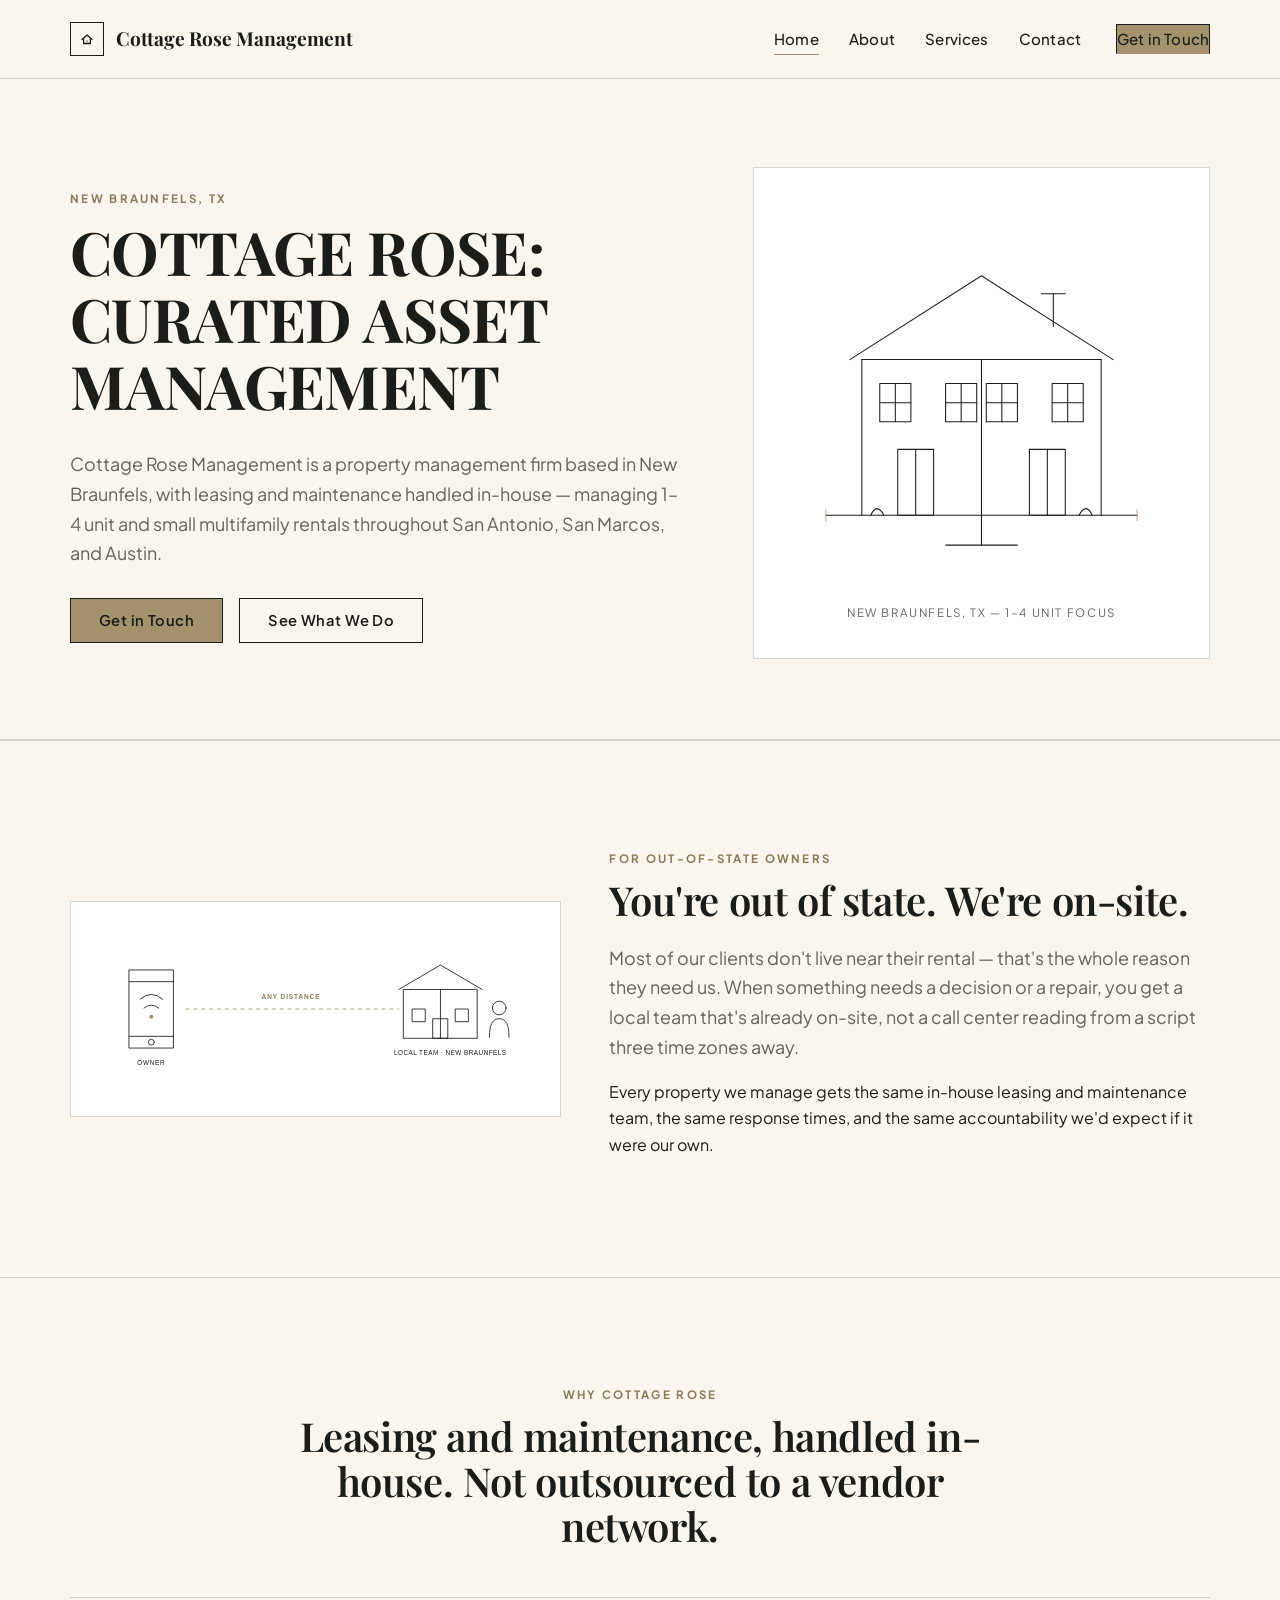
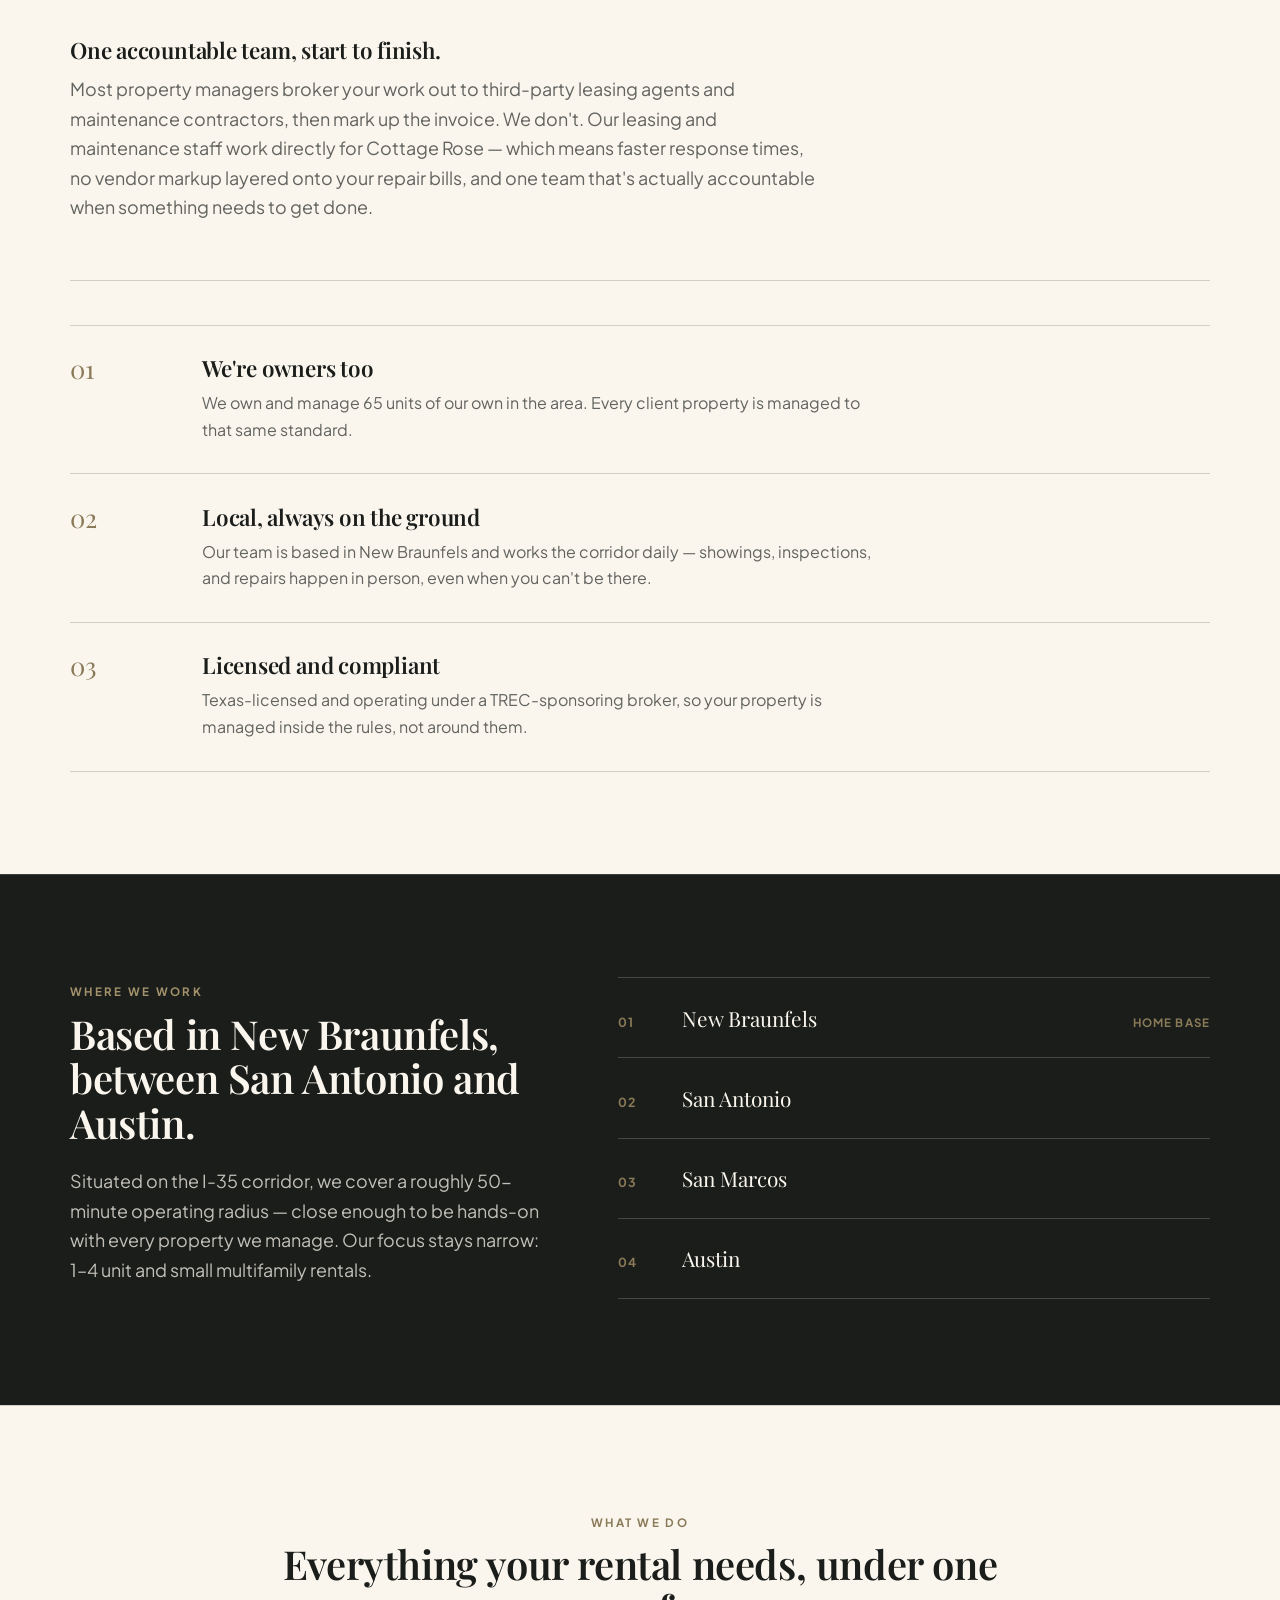
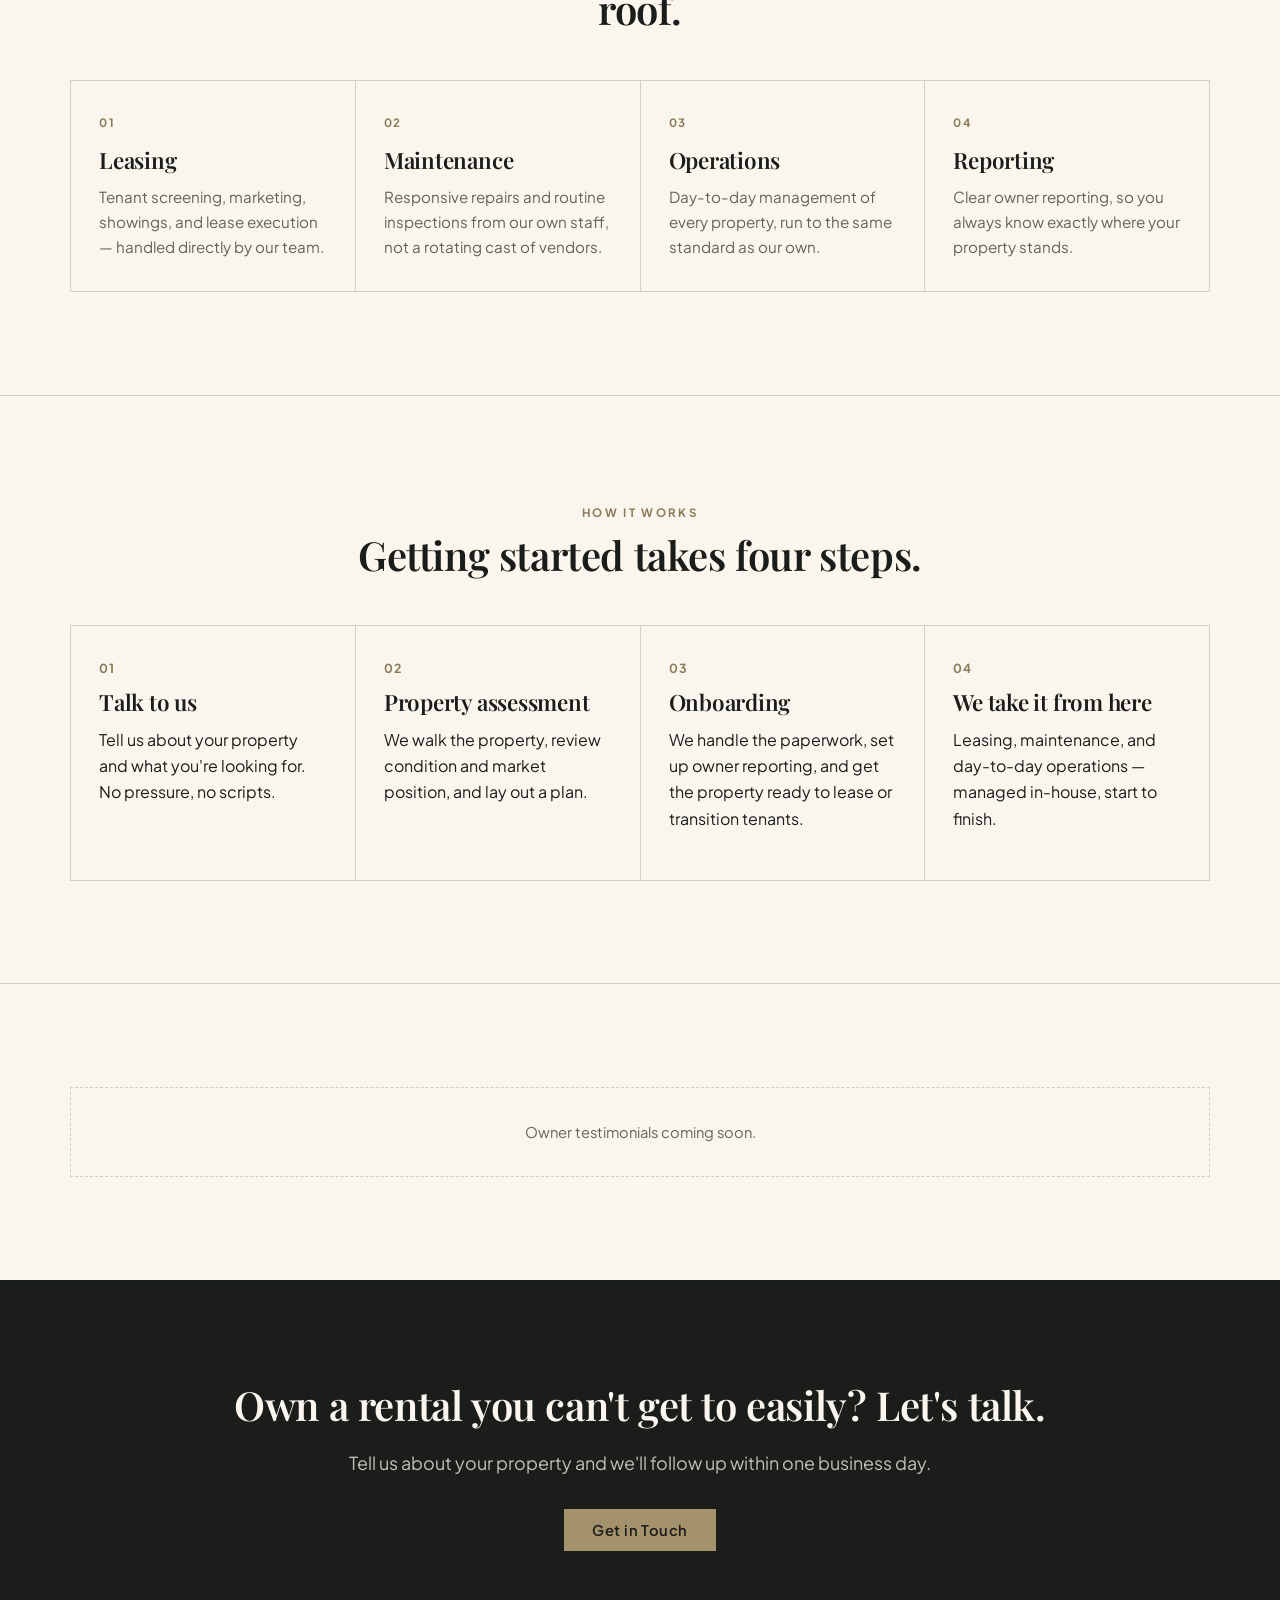
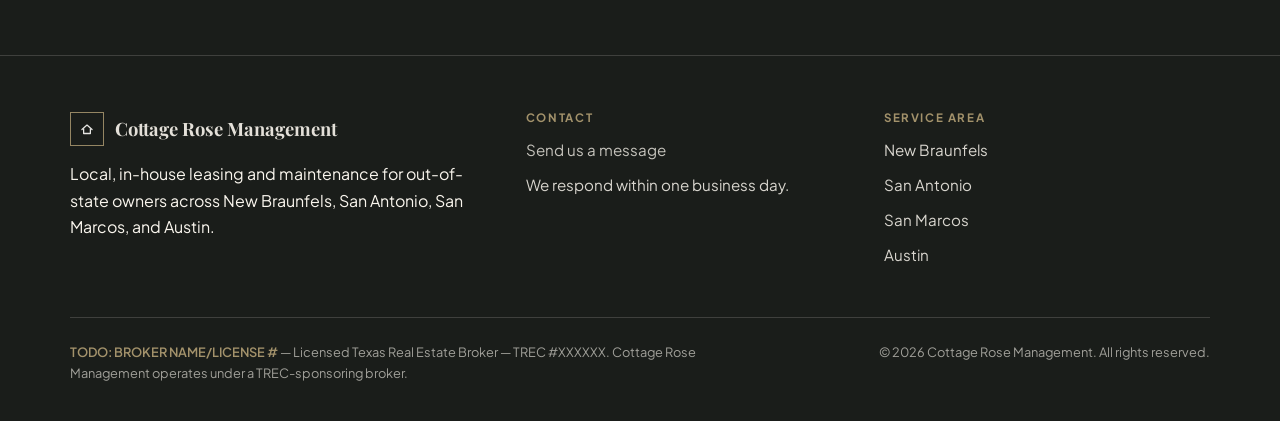
==== index.html @ a1d0a157 "Initial Cottage Rose site design" ====
<!doctype html>
<html lang="en">
<head>
  <meta charset="UTF-8">
  <meta name="viewport" content="width=device-width, initial-scale=1.0">
  <title>Cottage Rose Management | Local Property Management for Out-of-State Owners in New Braunfels, TX</title>
  <meta name="description" content="Cottage Rose Management is a New Braunfels, TX property manager for owners who live out of state. In-house leasing and maintenance for 1-4 unit rentals and small multifamily properties throughout San Antonio, San Marcos, and Austin.">
  <link rel="canonical" href="https://www.cottagerosemanagement.com/"> <!-- TODO: confirm final domain -->

  <meta property="og:title" content="Cottage Rose Management | Local Property Management for Out-of-State Owners">
  <meta property="og:description" content="In-house leasing and maintenance based in New Braunfels, TX, serving out-of-state owners throughout San Antonio, San Marcos, and Austin.">
  <meta property="og:type" content="website">
  <meta property="og:url" content="https://www.cottagerosemanagement.com/">

  <link rel="icon" href="favicon.svg" type="image/svg+xml">

  <link rel="preconnect" href="https://fonts.googleapis.com">
  <link rel="preconnect" href="https://fonts.gstatic.com" crossorigin>
  <link href="https://fonts.googleapis.com/css2?family=Playfair+Display:wght@500;600;700;800&family=Plus+Jakarta+Sans:wght@400;500;600;700&display=swap" rel="stylesheet">

  <link rel="stylesheet" href="styles.css">
</head>
<body>
  <a class="skip-link" href="#main">Skip to content</a>

  <header class="site-header">
    <div class="container">
      <a href="index.html" class="brand">
        <span class="brand-mark" aria-hidden="true">
          <svg viewBox="0 0 64 64" fill="none" xmlns="http://www.w3.org/2000/svg">
            <path d="M14 34 L32 18 L50 34" stroke="#1A1D1A" stroke-width="4.5" stroke-linecap="round" stroke-linejoin="round"/>
            <path d="M20 30 V48 H44 V30" stroke="#1A1D1A" stroke-width="4.5" stroke-linejoin="round"/>
            <circle cx="32" cy="40" r="3.5" fill="#A3926B"/>
          </svg>
        </span>
        <span class="brand-name-full">Cottage Rose Management</span>
        <span class="brand-name-short">Cottage Rose</span>
      </a>

      <nav class="main-nav" id="main-nav" aria-label="Primary">
        <ul>
          <li><a href="index.html" aria-current="page">Home</a></li>
          <li><a href="about.html">About</a></li>
          <li><a href="services.html">Services</a></li>
          <li><a href="contact.html">Contact</a></li>
        </ul>
        <a href="contact.html" class="btn btn-primary">Get in Touch</a>
      </nav>

      <button class="nav-toggle" id="nav-toggle" aria-label="Toggle menu" aria-expanded="false" aria-controls="main-nav">
        <svg viewBox="0 0 24 24" fill="none" stroke="currentColor" stroke-width="2" stroke-linecap="round"><line x1="3" y1="6" x2="21" y2="6"/><line x1="3" y1="12" x2="21" y2="12"/><line x1="3" y1="18" x2="21" y2="18"/></svg>
      </button>
    </div>
  </header>

  <main id="main">

    <!-- ================= HERO ================= -->
    <section class="hero">
      <div class="container">
        <div class="hero-copy">
          <span class="eyebrow">New Braunfels, TX</span>
          <h1 class="hero-headline">Cottage Rose: Curated Asset Management</h1>
          <p class="lede">Cottage Rose Management is a property management firm based in New Braunfels, with leasing and maintenance handled in-house &mdash; managing 1&ndash;4 unit and small multifamily rentals throughout San Antonio, San Marcos, and Austin.</p>
          <div class="hero-actions">
            <a href="contact.html" class="btn btn-primary">Get in Touch</a>
            <a href="services.html" class="btn btn-ghost">See What We Do</a>
          </div>
        </div>
        <div class="hero-visual reveal">
          <div class="sketch-frame">
            <img src="assets/hero-sketch.svg" alt="Line-art architectural elevation sketch of a small duplex-style residential property.">
            <span class="sketch-caption">New Braunfels, TX &mdash; 1&ndash;4 Unit Focus</span>
          </div>
        </div>
      </div>
    </section>

    <!-- ================= FOR OUT-OF-STATE OWNERS ================= -->
    <section class="audience-section section-white">
      <div class="container">
        <div class="audience-visual reveal">
          <img src="assets/trust-distance.svg" alt="Illustration of an owner's phone connecting across distance to a local Cottage Rose team member standing beside a duplex property in New Braunfels.">
        </div>
        <div class="reveal">
          <span class="eyebrow">For Out-of-State Owners</span>
          <h2>You're out of state. We're on-site.</h2>
          <p class="lede">Most of our clients don't live near their rental &mdash; that's the whole reason they need us. When something needs a decision or a repair, you get a local team that's already on-site, not a call center reading from a script three time zones away.</p>
          <p>Every property we manage gets the same in-house leasing and maintenance team, the same response times, and the same accountability we'd expect if it were our own.</p>
        </div>
      </div>
    </section>

    <!-- ================= WHY COTTAGE ROSE ================= -->
    <section class="why-section">
      <div class="container">
        <div class="section-head reveal">
          <span class="eyebrow">Why Cottage Rose</span>
          <h2>Leasing and maintenance, handled in-house. Not outsourced to a vendor network.</h2>
        </div>

        <div class="differentiator reveal">
          <h3>One accountable team, start to finish.</h3>
          <p class="lede">Most property managers broker your work out to third-party leasing agents and maintenance contractors, then mark up the invoice. We don't. Our leasing and maintenance staff work directly for Cottage Rose &mdash; which means faster response times, no vendor markup layered onto your repair bills, and one team that's actually accountable when something needs to get done.</p>
        </div>

        <div class="reason-list reveal">
          <div class="reason-row">
            <span class="reason-number">01</span>
            <div>
              <h3>We're owners too</h3>
              <p>We own and manage 65 units of our own in the area. Every client property is managed to that same standard.</p>
            </div>
          </div>
          <div class="reason-row">
            <span class="reason-number">02</span>
            <div>
              <h3>Local, always on the ground</h3>
              <p>Our team is based in New Braunfels and works the corridor daily &mdash; showings, inspections, and repairs happen in person, even when you can't be there.</p>
            </div>
          </div>
          <div class="reason-row">
            <span class="reason-number">03</span>
            <div>
              <h3>Licensed and compliant</h3>
              <p>Texas-licensed and operating under a TREC-sponsoring broker, so your property is managed inside the rules, not around them.</p>
            </div>
          </div>
        </div>
      </div>
    </section>

    <!-- ================= WHERE WE WORK ================= -->
    <section class="section-dark">
      <div class="container">
        <div class="corridor-grid">
          <div class="reveal">
            <span class="eyebrow">Where We Work</span>
            <h2>Based in New Braunfels, between San Antonio and Austin.</h2>
            <p class="lede">Situated on the I-35 corridor, we cover a roughly 50-minute operating radius &mdash; close enough to be hands-on with every property we manage. Our focus stays narrow: 1&ndash;4 unit and small multifamily rentals.</p>
          </div>
          <div class="corridor-cities reveal">
            <div class="corridor-city">
              <span class="city-index">01</span>
              <span class="city-name">New Braunfels</span>
              <span class="city-tag">Home Base</span>
            </div>
            <div class="corridor-city">
              <span class="city-index">02</span>
              <span class="city-name">San Antonio</span>
              <span class="city-tag"></span>
            </div>
            <div class="corridor-city">
              <span class="city-index">03</span>
              <span class="city-name">San Marcos</span>
              <span class="city-tag"></span>
            </div>
            <div class="corridor-city">
              <span class="city-index">04</span>
              <span class="city-name">Austin</span>
              <span class="city-tag"></span>
            </div>
          </div>
        </div>
      </div>
    </section>

    <!-- ================= WHAT WE DO ================= -->
    <section class="section-white">
      <div class="container">
        <div class="section-head reveal">
          <span class="eyebrow">What We Do</span>
          <h2>Everything your rental needs, under one roof.</h2>
        </div>
        <div class="wwd-grid reveal">
          <div class="wwd-item">
            <span class="wwd-index">01</span>
            <h3>Leasing</h3>
            <p>Tenant screening, marketing, showings, and lease execution &mdash; handled directly by our team.</p>
          </div>
          <div class="wwd-item">
            <span class="wwd-index">02</span>
            <h3>Maintenance</h3>
            <p>Responsive repairs and routine inspections from our own staff, not a rotating cast of vendors.</p>
          </div>
          <div class="wwd-item">
            <span class="wwd-index">03</span>
            <h3>Operations</h3>
            <p>Day-to-day management of every property, run to the same standard as our own.</p>
          </div>
          <div class="wwd-item">
            <span class="wwd-index">04</span>
            <h3>Reporting</h3>
            <p>Clear owner reporting, so you always know exactly where your property stands.</p>
          </div>
        </div>
      </div>
    </section>

    <!-- ================= HOW IT WORKS ================= -->
    <section>
      <div class="container">
        <div class="section-head reveal">
          <span class="eyebrow">How It Works</span>
          <h2>Getting started takes four steps.</h2>
        </div>
        <div class="steps">
          <div class="step reveal">
            <span class="step-index">01</span>
            <h3>Talk to us</h3>
            <p>Tell us about your property and what you're looking for. No pressure, no scripts.</p>
          </div>
          <div class="step reveal">
            <span class="step-index">02</span>
            <h3>Property assessment</h3>
            <p>We walk the property, review condition and market position, and lay out a plan.</p>
          </div>
          <div class="step reveal">
            <span class="step-index">03</span>
            <h3>Onboarding</h3>
            <p>We handle the paperwork, set up owner reporting, and get the property ready to lease or transition tenants.</p>
          </div>
          <div class="step reveal">
            <span class="step-index">04</span>
            <h3>We take it from here</h3>
            <p>Leasing, maintenance, and day-to-day operations &mdash; managed in-house, start to finish.</p>
          </div>
        </div>
      </div>
    </section>

    <!-- TODO: add owner testimonials once available. Uncomment and populate when cleared for public use. -->
    <!--
    <section class="section-white">
      <div class="container">
        <div class="section-head reveal">
          <span class="eyebrow">What Owners Say</span>
          <h2>Hear from owners we work with</h2>
        </div>
        <div class="grid grid-3">
          <div class="card reveal">
            <p>"Quote goes here."</p>
            <p class="hint">&mdash; Owner name, City</p>
          </div>
        </div>
      </div>
    </section>
    -->
    <section class="section-white">
      <div class="container">
        <div class="testimonials-placeholder reveal">
          Owner testimonials coming soon.
        </div>
      </div>
    </section>

    <!-- ================= CLOSING CTA ================= -->
    <section class="cta-band">
      <div class="container">
        <div class="reveal">
          <h2>Own a rental you can't get to easily? Let's talk.</h2>
          <p class="lede">Tell us about your property and we'll follow up within one business day.</p>
          <div class="hero-actions">
            <a href="contact.html" class="btn btn-primary">Get in Touch</a>
          </div>
        </div>
      </div>
    </section>

  </main>

  <footer class="site-footer">
    <div class="container">
      <div class="footer-grid">
        <div>
          <a href="index.html" class="footer-brand">
            <span class="brand-mark" aria-hidden="true">
              <svg viewBox="0 0 64 64" fill="none" xmlns="http://www.w3.org/2000/svg">
                <path d="M14 34 L32 18 L50 34" stroke="#FDFCF9" stroke-width="4.5" stroke-linecap="round" stroke-linejoin="round"/>
                <path d="M20 30 V48 H44 V30" stroke="#FDFCF9" stroke-width="4.5" stroke-linejoin="round"/>
              </svg>
            </span>
            Cottage Rose Management
          </a>
          <p>Local, in-house leasing and maintenance for out-of-state owners across New Braunfels, San Antonio, San Marcos, and Austin.</p>
        </div>
        <div>
          <h4>Contact</h4>
          <ul>
            <li><a href="contact.html">Send us a message</a></li>
            <li>We respond within one business day.</li>
          </ul>
        </div>
        <div>
          <h4>Service Area</h4>
          <ul>
            <li>New Braunfels</li>
            <li>San Antonio</li>
            <li>San Marcos</li>
            <li>Austin</li>
          </ul>
        </div>
      </div>
      <div class="footer-bottom">
        <p class="trec-note"><span class="todo">TODO: BROKER NAME/LICENSE #</span> &mdash; Licensed Texas Real Estate Broker &mdash; TREC #XXXXXX. Cottage Rose Management operates under a TREC-sponsoring broker.</p>
        <p>&copy; 2026 Cottage Rose Management. All rights reserved.</p>
      </div>
    </div>
  </footer>

  <script src="main.js"></script>
</body>
</html>
---- styles.css ----
/* ==========================================================================
   Cottage Rose Management — shared stylesheet
   Design system: Boutique Architectural (editorial, hairline, sharp-cornered)
   ========================================================================== */

:root {
  --cream: #FAF6EE;
  --cream-line: rgba(26, 29, 26, 0.16);
  --charcoal: #1A1D1A;
  --charcoal-soft: rgba(26, 29, 26, 0.68);
  --charcoal-line: rgba(26, 29, 26, 0.18);
  --olive: #A3926B;
  --olive-dark: #8A7A58;
  --white: #FFFFFF;

  /* legacy aliases kept so any un-migrated reference still resolves sanely */
  --ink: var(--charcoal);
  --limestone: var(--cream);
  --cedar: var(--olive);
  --juniper: var(--olive-dark);

  --font-serif: "Playfair Display", Georgia, serif;
  --font-sans: "Plus Jakarta Sans", -apple-system, BlinkMacSystemFont, "Segoe UI", sans-serif;

  --container: 1180px;
  --radius: 0;
}

/* ---------- reset ---------- */
*, *::before, *::after { box-sizing: border-box; }
html { scroll-behavior: smooth; }
@media (prefers-reduced-motion: reduce) {
  html { scroll-behavior: auto; }
  *, *::before, *::after {
    animation-duration: 0.01ms !important;
    animation-iteration-count: 1 !important;
    transition-duration: 0.01ms !important;
    scroll-behavior: auto !important;
  }
}

html, body {
  overflow-x: hidden;
}

body {
  margin: 0;
  background: var(--cream);
  color: var(--charcoal);
  font-family: var(--font-sans);
  font-size: 1rem;
  line-height: 1.65;
  -webkit-font-smoothing: antialiased;
}

img { max-width: 100%; display: block; }
a { color: inherit; }
h1, h2, h3, h4 {
  font-family: var(--font-serif);
  color: var(--charcoal);
  line-height: 1.12;
  letter-spacing: -0.01em;
  margin: 0 0 0.5em;
  font-weight: 600;
}
p { margin: 0 0 1em; }
ul { margin: 0; padding: 0; list-style: none; }

h1 { font-size: clamp(2.3rem, 5.2vw, 3.75rem); font-weight: 700; }
h2 { font-size: clamp(1.7rem, 3.4vw, 2.5rem); }
h3 { font-size: clamp(1.15rem, 2.1vw, 1.4rem); }

.eyebrow {
  font-family: var(--font-sans);
  font-size: 0.72rem;
  letter-spacing: 0.2em;
  text-transform: uppercase;
  color: var(--olive-dark);
  font-weight: 700;
  display: inline-block;
  margin-bottom: 0.9em;
}

.lede {
  font-size: 1.12rem;
  color: var(--charcoal-soft);
  max-width: 58ch;
}

/* focus states */
a:focus-visible,
button:focus-visible,
input:focus-visible,
textarea:focus-visible,
select:focus-visible {
  outline: 2px solid var(--olive-dark);
  outline-offset: 3px;
}

.skip-link {
  position: absolute;
  left: -9999px;
  top: 0;
  background: var(--charcoal);
  color: var(--cream);
  padding: 0.75em 1.25em;
  z-index: 1000;
}
.skip-link:focus {
  left: 0;
}

.container {
  max-width: var(--container);
  margin: 0 auto;
  padding: 0 1.25rem;
}

section { padding: clamp(3.5rem, 8vw, 6.5rem) 0; }
main > section {
  border-top: 1px solid var(--charcoal-line);
}
main > section.hero,
main > section.no-line {
  border-top: none;
}
main > section.section-dark {
  border-top-color: rgba(250, 246, 238, 0.16);
}

/* ---------- buttons ---------- */
.btn {
  display: inline-flex;
  align-items: center;
  justify-content: center;
  gap: 0.5em;
  font-family: var(--font-sans);
  font-weight: 600;
  font-size: 0.92rem;
  letter-spacing: 0.03em;
  padding: 0.9em 1.9em;
  border-radius: 0;
  border: 1.5px solid var(--charcoal);
  cursor: pointer;
  text-decoration: none;
  transition: background-color 0.18s ease, color 0.18s ease, border-color 0.18s ease;
  line-height: 1.1;
}
.btn-primary {
  background: var(--olive);
  color: var(--charcoal);
  border-color: var(--charcoal);
}
.btn-primary:hover { background: var(--charcoal); color: var(--cream); }
.btn-ghost {
  background: transparent;
  border-color: var(--charcoal);
  color: var(--charcoal);
}
.btn-ghost:hover { background: var(--charcoal); color: var(--cream); }
.btn-ghost-light {
  background: transparent;
  border-color: var(--cream);
  color: var(--cream);
}
.btn-ghost-light:hover { background: var(--cream); color: var(--charcoal); }
.btn-solid-dark {
  background: var(--charcoal);
  color: var(--cream);
  border-color: var(--charcoal);
}
.btn-solid-dark:hover { background: var(--olive); color: var(--charcoal); border-color: var(--charcoal); }

/* ---------- header ---------- */
.site-header {
  position: sticky;
  top: 0;
  z-index: 100;
  background: var(--cream);
  border-bottom: 1px solid var(--charcoal-line);
}
.site-header .container {
  display: flex;
  align-items: center;
  justify-content: space-between;
  height: 78px;
}
.brand {
  display: flex;
  align-items: center;
  gap: 0.65em;
  text-decoration: none;
  font-family: var(--font-serif);
  font-weight: 700;
  font-size: 1.2rem;
  color: var(--charcoal);
}
.brand-mark {
  width: 34px;
  height: 34px;
  display: inline-flex;
  align-items: center;
  justify-content: center;
  flex-shrink: 0;
  border: 1.5px solid var(--charcoal);
}
.brand-mark svg { width: 18px; height: 18px; }
.brand-name-full { display: none; }
.brand-name-short { display: inline; }
@media (min-width: 480px) {
  .brand-name-full { display: inline; }
  .brand-name-short { display: none; }
}

.main-nav {
  display: flex;
  align-items: center;
  gap: 2.2rem;
}
.main-nav ul {
  display: flex;
  gap: 1.9rem;
}
.main-nav a {
  text-decoration: none;
  font-weight: 500;
  font-size: 0.94rem;
  letter-spacing: 0.01em;
  color: var(--charcoal);
  padding: 0.4em 0;
  border-bottom: 1.5px solid transparent;
  transition: border-color 0.15s ease, color 0.15s ease;
}
.main-nav a:hover,
.main-nav a[aria-current="page"] {
  color: var(--charcoal);
  border-bottom-color: var(--olive);
}

.nav-toggle {
  display: none;
  background: none;
  border: none;
  cursor: pointer;
  padding: 0.5em;
  color: var(--charcoal);
}
.nav-toggle svg { width: 26px; height: 26px; }

@media (max-width: 860px) {
  .nav-toggle { display: inline-flex; }
  .main-nav {
    position: fixed;
    inset: 78px 0 0 0;
    background: var(--cream);
    flex-direction: column;
    align-items: flex-start;
    padding: 2rem 1.25rem;
    gap: 1.5rem;
    transform: translateX(100%);
    transition: transform 0.25s ease;
    overflow-y: auto;
    border-top: 1px solid var(--charcoal-line);
  }
  .main-nav.is-open { transform: translateX(0); }
  .main-nav ul {
    flex-direction: column;
    gap: 1.1rem;
    width: 100%;
  }
  .main-nav a { font-size: 1.15rem; display: block; }
  .main-nav .btn { width: 100%; }
}

/* ---------- hero ---------- */
.hero {
  padding: clamp(3rem, 8vw, 5.5rem) 0 clamp(3rem, 7vw, 5rem);
  border-bottom: 1px solid var(--charcoal-line);
}
.hero .container {
  display: grid;
  gap: 3rem;
  align-items: center;
}
@media (min-width: 900px) {
  .hero .container {
    grid-template-columns: 1.15fr 0.85fr;
    gap: 4rem;
  }
}
.hero-headline {
  text-transform: uppercase;
  margin-bottom: 0.5em;
}
.hero-copy .lede { margin-bottom: 0; }
.hero-actions {
  display: flex;
  flex-wrap: wrap;
  gap: 1rem;
  margin-top: 1.9rem;
}

.sketch-frame {
  border: 1px solid var(--charcoal-line);
  padding: clamp(1.25rem, 3vw, 2.25rem);
  background: var(--white);
}
.sketch-frame img { width: 100%; }
.sketch-caption {
  display: block;
  margin-top: 1rem;
  font-size: 0.72rem;
  letter-spacing: 0.14em;
  text-transform: uppercase;
  color: var(--charcoal-soft);
  text-align: center;
}

/* ---------- generic layout helpers ---------- */
.card {
  background: var(--white);
  border: 1px solid var(--charcoal-line);
  border-radius: 0;
  padding: 2rem;
}

.grid {
  display: grid;
  gap: 1.5rem;
}
@media (min-width: 700px) {
  .grid-3 { grid-template-columns: repeat(3, 1fr); }
  .grid-2 { grid-template-columns: repeat(2, 1fr); }
  .grid-4 { grid-template-columns: repeat(4, 1fr); }
}

/* ---------- reveal on scroll ---------- */
.reveal {
  opacity: 0;
  transform: translateY(14px);
  transition: opacity 0.6s ease, transform 0.6s ease;
}
.reveal.is-visible {
  opacity: 1;
  transform: translateY(0);
}
@media (prefers-reduced-motion: reduce) {
  .reveal { opacity: 1; transform: none; transition: none; }
}

/* ---------- section variants ---------- */
.section-white { background: var(--cream); }
.section-dark,
.section-ink {
  background: var(--charcoal);
  color: var(--cream);
}
.section-dark h2, .section-dark h3,
.section-ink h2, .section-ink h3 { color: var(--cream); }
.section-dark .eyebrow,
.section-ink .eyebrow { color: var(--olive); }
.section-dark .lede,
.section-ink .lede { color: rgba(250, 246, 238, 0.75); }

.section-head {
  max-width: 720px;
  margin: 0 auto 3rem;
  text-align: center;
}
.section-head.align-left { text-align: left; margin-left: 0; }

/* ---------- audience / trust section ---------- */
.audience-section .container {
  display: grid;
  gap: 3rem;
  align-items: center;
}
@media (min-width: 900px) {
  .audience-section .container { grid-template-columns: 0.9fr 1.1fr; }
}
.audience-visual {
  border: 1px solid var(--charcoal-line);
  background: var(--white);
  padding: 1.5rem;
}

/* ---------- why cottage rose / differentiator ---------- */
.differentiator {
  border-top: 1px solid var(--charcoal-line);
  border-bottom: 1px solid var(--charcoal-line);
  padding: clamp(1.75rem, 4vw, 2.5rem) 0;
  margin-bottom: 2.75rem;
}
.differentiator h3 { margin-bottom: 0.5em; }

.reason-list {
  border-top: 1px solid var(--charcoal-line);
}
.reason-row {
  display: grid;
  grid-template-columns: auto 1fr;
  gap: 1.5rem 2rem;
  padding: 1.9rem 0;
  border-bottom: 1px solid var(--charcoal-line);
  align-items: start;
}
@media (min-width: 700px) {
  .reason-row { grid-template-columns: 100px 1fr; }
}
.reason-number {
  font-family: var(--font-serif);
  font-size: 1.6rem;
  color: var(--olive-dark);
  line-height: 1;
}
.reason-row h3 { margin-bottom: 0.4em; }
.reason-row p { margin: 0; color: var(--charcoal-soft); max-width: 56ch; }

/* ---------- corridor / service area section ---------- */
.corridor-grid {
  display: grid;
  gap: 2.5rem;
}
@media (min-width: 860px) {
  .corridor-grid { grid-template-columns: 0.9fr 1.1fr; gap: 4rem; }
}
.corridor-cities {
  border-top: 1px solid rgba(250, 246, 238, 0.2);
}
.corridor-city {
  display: grid;
  grid-template-columns: 3rem 1fr auto;
  align-items: baseline;
  gap: 1rem;
  padding: 1.4rem 0;
  border-bottom: 1px solid rgba(250, 246, 238, 0.2);
}
.corridor-city .city-index {
  font-family: var(--font-sans);
  font-size: 0.78rem;
  letter-spacing: 0.08em;
  color: var(--olive-dark);
  font-weight: 700;
}
.corridor-city .city-name {
  font-family: var(--font-serif);
  font-size: 1.3rem;
  color: var(--cream);
}
.corridor-city .city-tag {
  font-size: 0.72rem;
  letter-spacing: 0.1em;
  text-transform: uppercase;
  color: var(--olive-dark);
  font-weight: 700;
  text-align: right;
}

/* ---------- what we do (typographic grid) ---------- */
.wwd-grid {
  border-top: 1px solid var(--charcoal-line);
  border-left: 1px solid var(--charcoal-line);
  display: grid;
}
@media (min-width: 700px) {
  .wwd-grid { grid-template-columns: repeat(4, 1fr); }
}
.wwd-item {
  padding: 2rem 1.75rem;
  border-right: 1px solid var(--charcoal-line);
  border-bottom: 1px solid var(--charcoal-line);
}
.wwd-item .wwd-index {
  font-family: var(--font-sans);
  font-size: 0.72rem;
  letter-spacing: 0.14em;
  color: var(--olive-dark);
  font-weight: 700;
  text-transform: uppercase;
  display: block;
  margin-bottom: 1rem;
}
.wwd-item h3 { margin-bottom: 0.5em; }
.wwd-item p { margin: 0; color: var(--charcoal-soft); font-size: 0.95rem; }

/* ---------- how it works ---------- */
.steps {
  border-top: 1px solid var(--charcoal-line);
  border-left: 1px solid var(--charcoal-line);
  display: grid;
}
@media (min-width: 700px) {
  .steps { grid-template-columns: repeat(4, 1fr); }
}
.step {
  padding: 2rem 1.75rem;
  border-right: 1px solid var(--charcoal-line);
  border-bottom: 1px solid var(--charcoal-line);
}
.step-index {
  font-family: var(--font-sans);
  font-size: 0.78rem;
  letter-spacing: 0.1em;
  color: var(--olive-dark);
  font-weight: 700;
  display: block;
  margin-bottom: 0.9em;
}

/* ---------- CTA band ---------- */
.cta-band {
  background: var(--charcoal);
  color: var(--cream);
  text-align: center;
}
.cta-band h2 { color: var(--cream); }
.cta-band .lede { color: rgba(250, 246, 238, 0.75); margin-left: auto; margin-right: auto; }
.cta-band .hero-actions { justify-content: center; }

/* ---------- about page ---------- */
.origin-story p { font-size: 1.08rem; max-width: 66ch; color: var(--charcoal-soft); }
.callout {
  border: 1px solid var(--charcoal-line);
  padding: clamp(1.75rem, 4vw, 2.25rem);
}
.callout h3 { margin-bottom: 0.5em; }

/* ---------- services page ---------- */
.pillar {
  border: 1px solid var(--charcoal-line);
  padding: clamp(1.75rem, 4vw, 2.5rem);
}
.pillar h3 { margin-bottom: 0.3em; }
.pillar .eyebrow { margin-bottom: 0.5em; }
.pillar ul { margin-top: 1rem; }
.pillar li {
  position: relative;
  padding-left: 1.4em;
  margin-bottom: 0.75em;
  color: var(--charcoal-soft);
}
.pillar li::before {
  content: "\2014";
  position: absolute;
  left: 0;
  color: var(--olive-dark);
}

.pillar-stat {
  display: inline-flex;
  align-items: baseline;
  gap: 0.6em;
  border: 1px solid var(--charcoal-line);
  padding: 0.6em 1.1em;
  margin: 0 0 1.25em;
}
.pillar-stat .num {
  font-family: var(--font-serif);
  font-size: 1.35rem;
  font-weight: 700;
  color: var(--olive-dark);
}
.pillar-stat .label {
  font-size: 0.7rem;
  text-transform: uppercase;
  letter-spacing: 0.08em;
  color: var(--charcoal-soft);
}

.comparison {
  background: var(--charcoal);
  color: var(--cream);
  padding: clamp(1.75rem, 4vw, 2.5rem);
}
.comparison h3 { color: var(--cream); }
.comparison-grid {
  display: grid;
  gap: 1px;
  margin-top: 1.5rem;
  background: rgba(250, 246, 238, 0.18);
}
@media (min-width: 700px) {
  .comparison-grid { grid-template-columns: 1fr 1fr; }
}
.comparison-col {
  background: var(--charcoal);
  padding: 1.75rem;
}
.comparison-col h4 {
  font-family: var(--font-sans);
  font-size: 0.75rem;
  letter-spacing: 0.14em;
  text-transform: uppercase;
  margin-bottom: 1em;
  font-weight: 700;
}
.comparison-col.us h4 { color: var(--olive); }
.comparison-col.them h4 { color: rgba(250, 246, 238, 0.55); }
.comparison-col li {
  padding-left: 1.3em;
  position: relative;
  margin-bottom: 0.7em;
  font-size: 0.96rem;
}
.comparison-col li::before {
  content: "\2014";
  position: absolute;
  left: 0;
  opacity: 0.6;
}

.property-types {
  display: flex;
  flex-wrap: wrap;
  gap: 0.75rem;
}
.tag {
  font-family: var(--font-sans);
  font-size: 0.8rem;
  letter-spacing: 0.03em;
  background: transparent;
  border: 1px solid var(--charcoal-line);
  padding: 0.55em 1.1em;
  color: var(--charcoal);
}

/* ---------- testimonials placeholder ---------- */
.testimonials-placeholder {
  border: 1px dashed var(--charcoal-line);
  padding: 2rem;
  text-align: center;
  color: var(--charcoal-soft);
  font-size: 0.92rem;
}

/* ---------- contact page ---------- */
.contact-layout {
  display: grid;
  gap: 2.5rem;
}
@media (min-width: 900px) {
  .contact-layout { grid-template-columns: 1.2fr 0.8fr; }
}
.contact-form {
  border: 1px solid var(--charcoal-line);
  padding: clamp(1.75rem, 4vw, 2.5rem);
}
.form-row { margin-bottom: 1.5rem; }
.form-row-group {
  display: grid;
  gap: 1.5rem;
}
@media (min-width: 560px) {
  .form-row-group.cols-2 { grid-template-columns: 1fr 1fr; }
}
label {
  display: block;
  font-family: var(--font-sans);
  font-weight: 700;
  font-size: 0.72rem;
  letter-spacing: 0.1em;
  text-transform: uppercase;
  margin-bottom: 0.6em;
  color: var(--charcoal-soft);
}
.hint { font-weight: 400; text-transform: none; letter-spacing: 0; color: var(--charcoal-soft); opacity: 0.7; font-size: 0.85rem; }
input[type="text"],
input[type="email"],
input[type="tel"],
select,
textarea {
  width: 100%;
  font-family: var(--font-sans);
  font-size: 1rem;
  padding: 0.6em 0.1em;
  border: none;
  border-bottom: 1px solid rgba(26, 29, 26, 0.3);
  border-radius: 0;
  background: transparent;
  color: var(--charcoal);
  transition: border-color 0.15s ease;
}
input:focus, select:focus, textarea:focus { border-bottom-color: var(--olive-dark); outline: none; }
textarea { resize: vertical; min-height: 120px; }

.hp-field {
  position: absolute;
  left: -9999px;
  width: 1px;
  height: 1px;
  overflow: hidden;
}

.form-status {
  margin-top: 1rem;
  padding: 1rem 1.25rem;
  border: 1px solid var(--charcoal-line);
  font-size: 0.95rem;
  display: none;
}
.form-status.is-visible { display: block; }
.form-status.success {
  border-color: var(--olive-dark);
  color: var(--charcoal);
}
.form-status.error {
  border-color: var(--charcoal);
  color: var(--charcoal);
}
.form-success-panel {
  text-align: center;
  padding: 2.5rem 1rem;
}

.contact-info-card {
  background: var(--charcoal);
  color: var(--cream);
  padding: clamp(1.75rem, 4vw, 2.25rem);
}
.contact-info-card h3 { color: var(--cream); }
.contact-info-card a {
  color: var(--cream);
  text-decoration: none;
  border-bottom: 1px solid rgba(250, 246, 238, 0.4);
}
.contact-info-card a:hover { border-bottom-color: var(--cream); }
.contact-list { margin-top: 1.4rem; }
.contact-list li { margin-bottom: 1.2rem; font-size: 0.98rem; }
.contact-list .label {
  display: block;
  font-family: var(--font-sans);
  font-size: 0.7rem;
  letter-spacing: 0.12em;
  text-transform: uppercase;
  color: var(--olive);
  margin-bottom: 0.4em;
  font-weight: 700;
}

/* ---------- footer ---------- */
.site-footer {
  background: var(--charcoal);
  color: var(--cream);
  padding: 3.5rem 0 1.5rem;
  border-top: 1px solid rgba(250, 246, 238, 0.16);
}
.footer-grid {
  display: grid;
  gap: 2rem;
  margin-bottom: 2.5rem;
}
@media (min-width: 700px) {
  .footer-grid { grid-template-columns: 1.3fr 1fr 1fr; }
}
.footer-brand {
  display: flex;
  align-items: center;
  gap: 0.6em;
  font-family: var(--font-serif);
  font-weight: 700;
  font-size: 1.15rem;
  color: var(--cream);
  margin-bottom: 0.85em;
  text-decoration: none;
}
.footer-brand .brand-mark { border-color: var(--olive); }
.site-footer h4 {
  font-family: var(--font-sans);
  font-size: 0.72rem;
  letter-spacing: 0.14em;
  text-transform: uppercase;
  color: var(--olive);
  margin-bottom: 1.1em;
  font-weight: 700;
}
.site-footer a {
  color: var(--cream);
  text-decoration: none;
  opacity: 0.9;
}
.site-footer a:hover { opacity: 1; text-decoration: underline; }
.site-footer li { margin-bottom: 0.65em; font-size: 0.95rem; opacity: 0.85; }
.footer-bottom {
  border-top: 1px solid rgba(250, 246, 238, 0.16);
  padding-top: 1.5rem;
  font-size: 0.8rem;
  color: rgba(250, 246, 238, 0.6);
  display: flex;
  flex-wrap: wrap;
  gap: 0.5rem 1.5rem;
  justify-content: space-between;
}
.footer-bottom .trec-note { max-width: 640px; }
.footer-bottom .todo {
  color: var(--olive);
  font-weight: 600;
}

/* ---------- misc page bits ---------- */
.page-hero {
  padding: clamp(3.5rem, 8vw, 5.5rem) 0 2.5rem;
}
.page-hero .eyebrow { margin-bottom: 0.7em; }
.page-hero .lede { margin-top: 0.75rem; }

.two-col {
  display: grid;
  gap: 2.75rem;
}
@media (min-width: 860px) {
  .two-col { grid-template-columns: 1fr 1fr; align-items: start; }
}
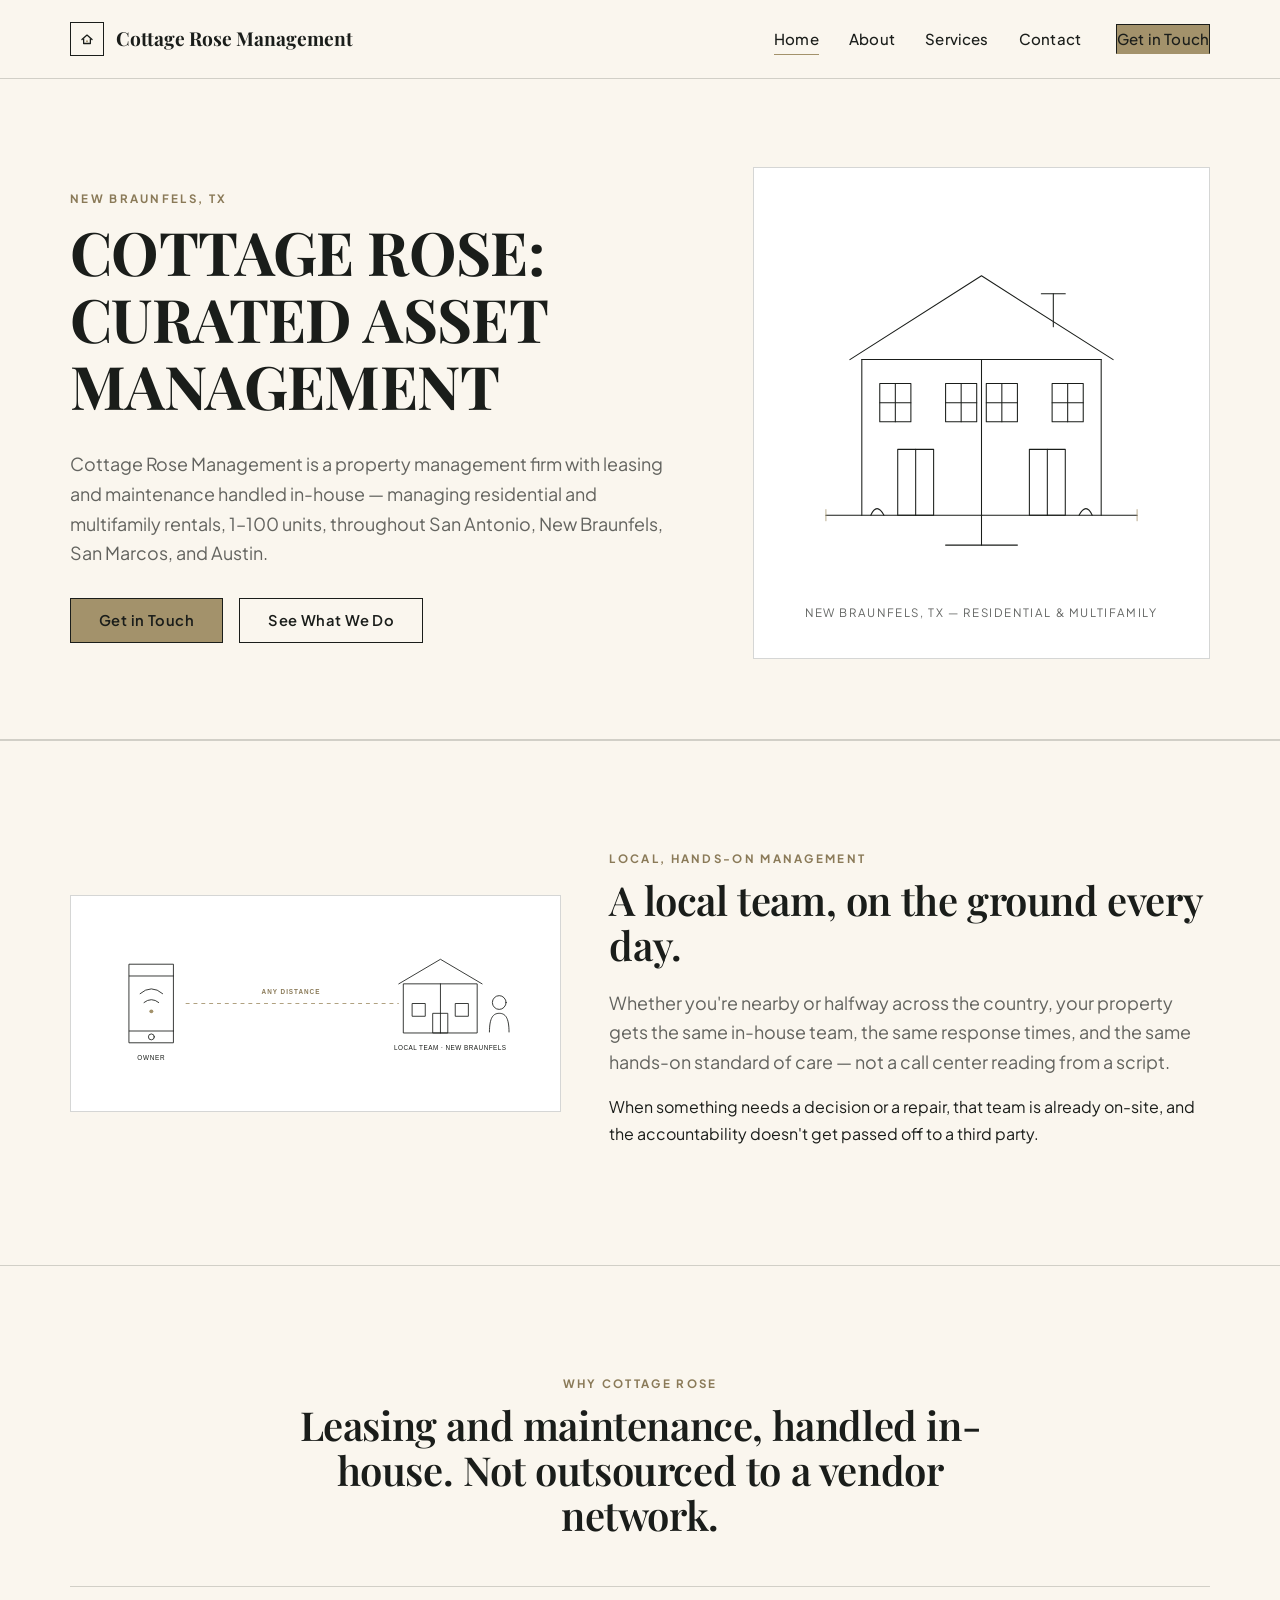
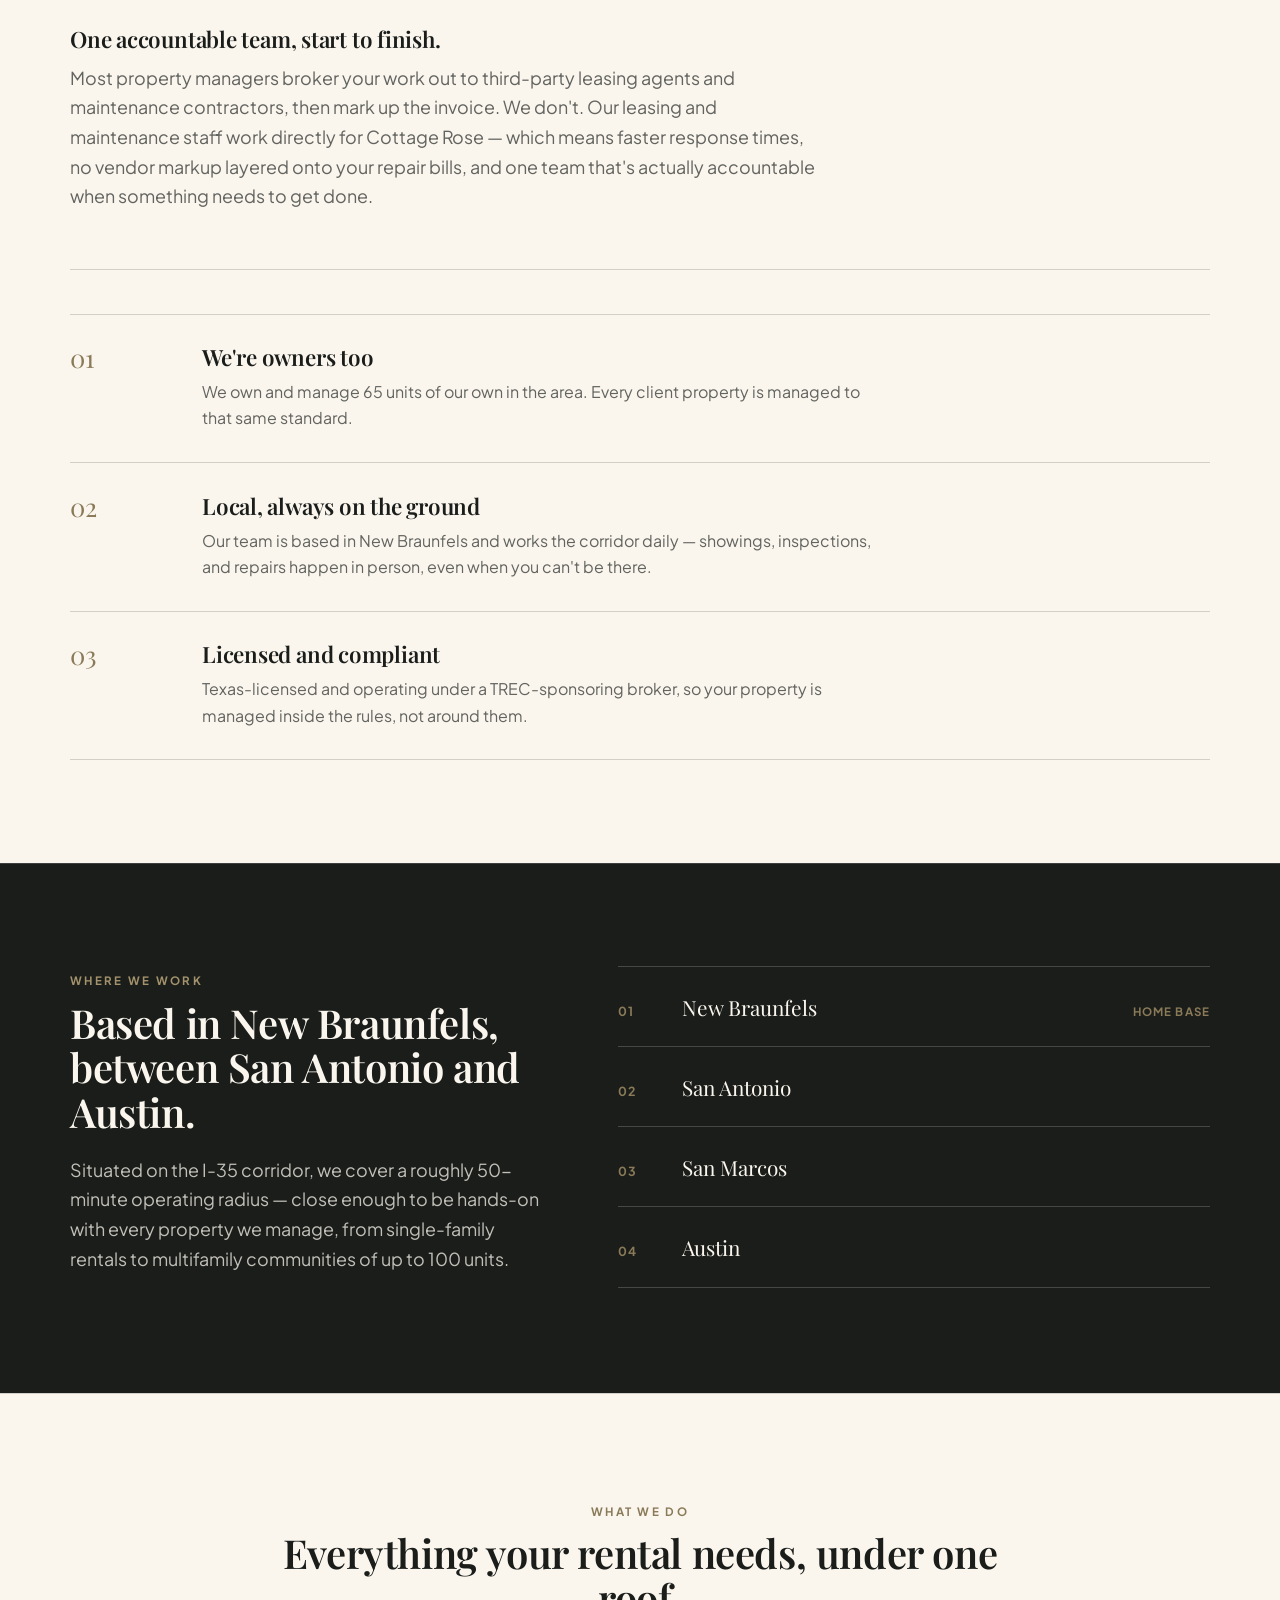
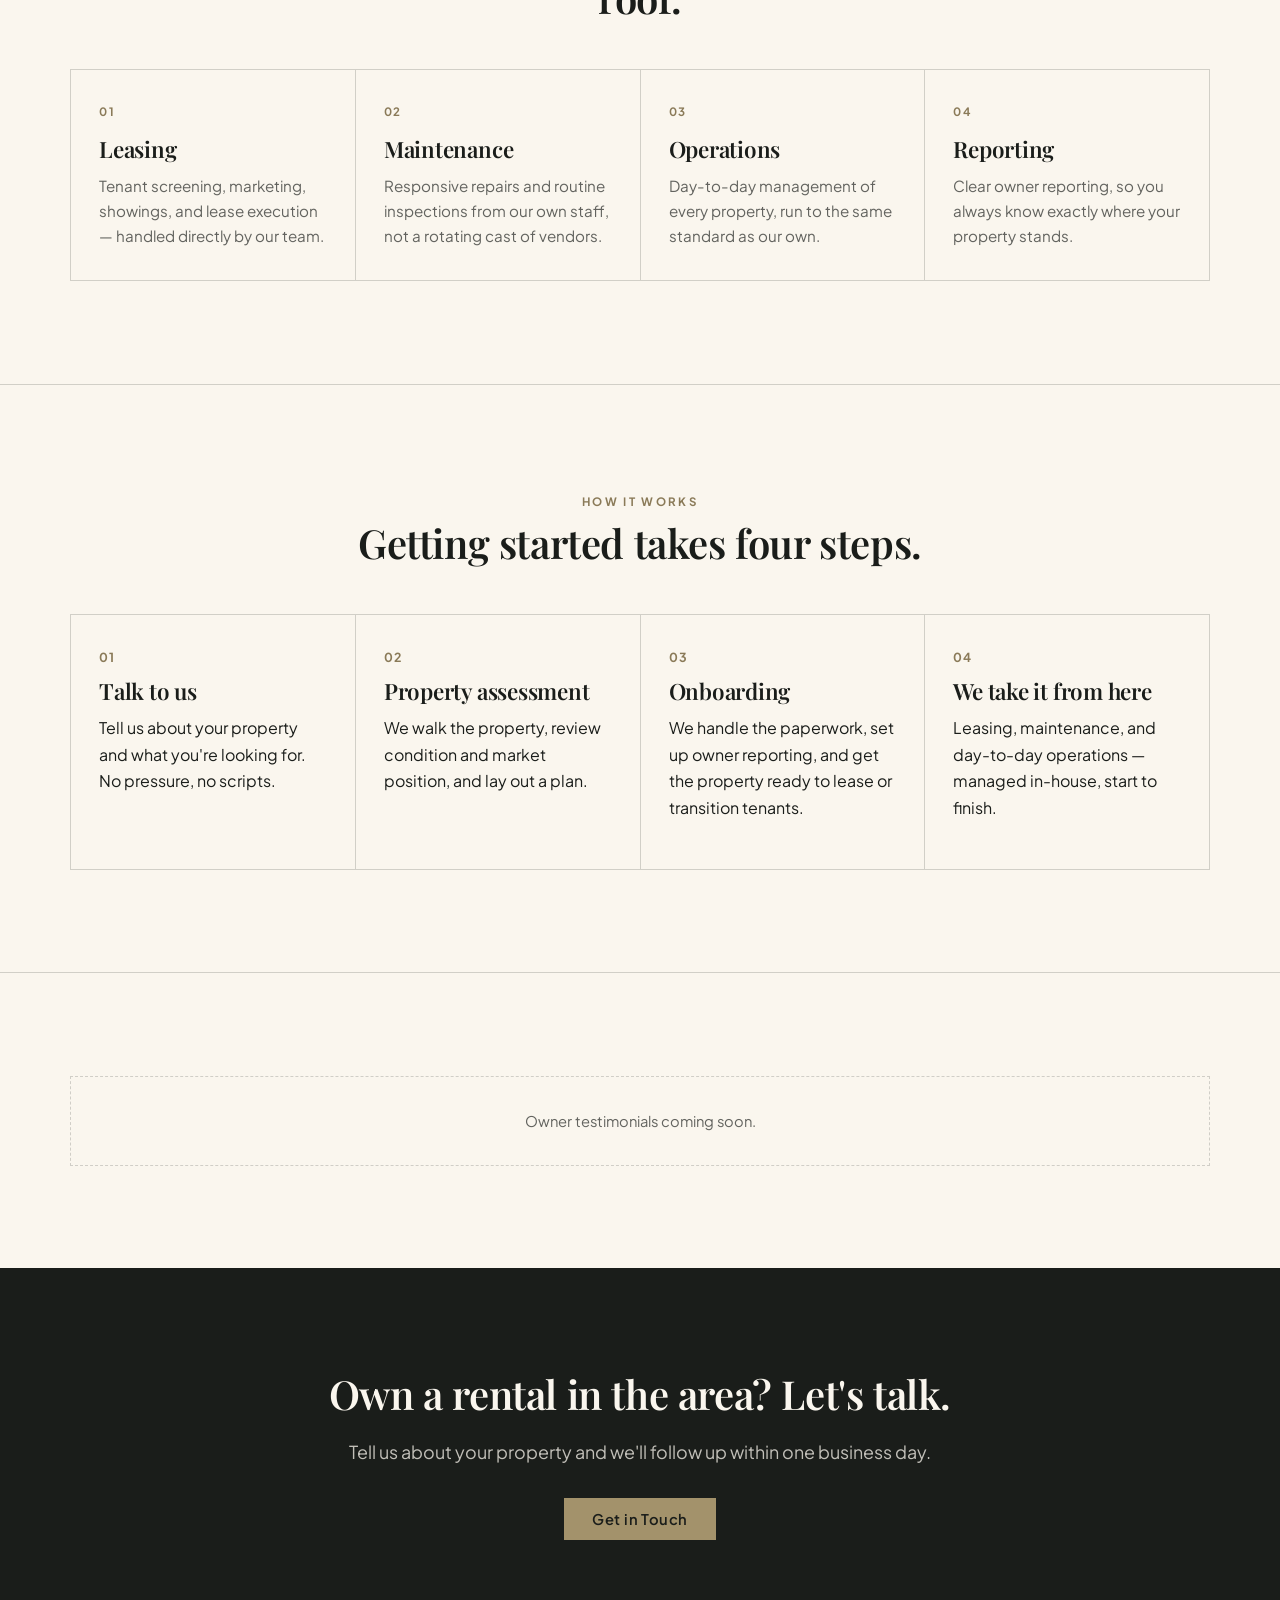
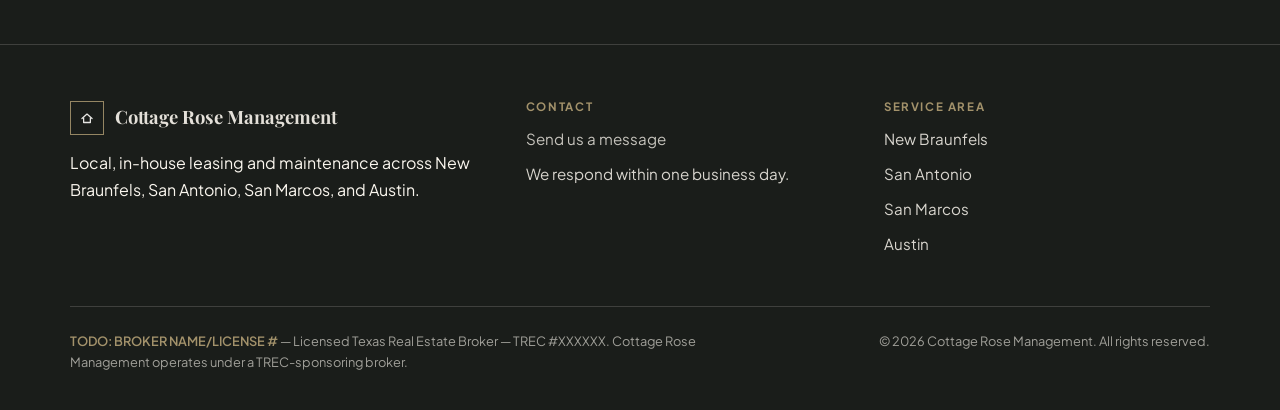
==== commit 773cf59a: "Wire live Formspree submission and update site copy - Contact form now posts to the live Formspree e" ====
--- a/index.html
+++ b/index.html
@@ -3,12 +3,12 @@
 <head>
   <meta charset="UTF-8">
   <meta name="viewport" content="width=device-width, initial-scale=1.0">
-  <title>Cottage Rose Management | Local Property Management for Out-of-State Owners in New Braunfels, TX</title>
-  <meta name="description" content="Cottage Rose Management is a New Braunfels, TX property manager for owners who live out of state. In-house leasing and maintenance for 1-4 unit rentals and small multifamily properties throughout San Antonio, San Marcos, and Austin.">
+  <title>Cottage Rose Management | Local Property Management in New Braunfels, TX</title>
+  <meta name="description" content="Cottage Rose Management is a New Braunfels, TX property management firm. In-house leasing and maintenance for residential and multifamily rentals, 1&ndash;100 units, throughout San Antonio, New Braunfels, San Marcos, and Austin.">
   <link rel="canonical" href="https://www.cottagerosemanagement.com/"> <!-- TODO: confirm final domain -->
 
-  <meta property="og:title" content="Cottage Rose Management | Local Property Management for Out-of-State Owners">
-  <meta property="og:description" content="In-house leasing and maintenance based in New Braunfels, TX, serving out-of-state owners throughout San Antonio, San Marcos, and Austin.">
+  <meta property="og:title" content="Cottage Rose Management | Local Property Management in New Braunfels, TX">
+  <meta property="og:description" content="In-house leasing and maintenance serving owners throughout San Antonio, New Braunfels, San Marcos, and Austin.">
   <meta property="og:type" content="website">
   <meta property="og:url" content="https://www.cottagerosemanagement.com/">
 
@@ -61,7 +61,7 @@
         <div class="hero-copy">
           <span class="eyebrow">New Braunfels, TX</span>
           <h1 class="hero-headline">Cottage Rose: Curated Asset Management</h1>
-          <p class="lede">Cottage Rose Management is a property management firm based in New Braunfels, with leasing and maintenance handled in-house &mdash; managing 1&ndash;4 unit and small multifamily rentals throughout San Antonio, San Marcos, and Austin.</p>
+          <p class="lede">Cottage Rose Management is a property management firm with leasing and maintenance handled in-house &mdash; managing residential and multifamily rentals, 1&ndash;100 units, throughout San Antonio, New Braunfels, San Marcos, and Austin.</p>
           <div class="hero-actions">
             <a href="contact.html" class="btn btn-primary">Get in Touch</a>
             <a href="services.html" class="btn btn-ghost">See What We Do</a>
@@ -70,23 +70,23 @@
         <div class="hero-visual reveal">
           <div class="sketch-frame">
             <img src="assets/hero-sketch.svg" alt="Line-art architectural elevation sketch of a small duplex-style residential property.">
-            <span class="sketch-caption">New Braunfels, TX &mdash; 1&ndash;4 Unit Focus</span>
-          </div>
-        </div>
-      </div>
-    </section>
-
-    <!-- ================= FOR OUT-OF-STATE OWNERS ================= -->
+            <span class="sketch-caption">New Braunfels, TX &mdash; Residential &amp; Multifamily</span>
+          </div>
+        </div>
+      </div>
+    </section>
+
+    <!-- ================= LOCAL, HANDS-ON MANAGEMENT ================= -->
     <section class="audience-section section-white">
       <div class="container">
         <div class="audience-visual reveal">
           <img src="assets/trust-distance.svg" alt="Illustration of an owner's phone connecting across distance to a local Cottage Rose team member standing beside a duplex property in New Braunfels.">
         </div>
         <div class="reveal">
-          <span class="eyebrow">For Out-of-State Owners</span>
-          <h2>You're out of state. We're on-site.</h2>
-          <p class="lede">Most of our clients don't live near their rental &mdash; that's the whole reason they need us. When something needs a decision or a repair, you get a local team that's already on-site, not a call center reading from a script three time zones away.</p>
-          <p>Every property we manage gets the same in-house leasing and maintenance team, the same response times, and the same accountability we'd expect if it were our own.</p>
+          <span class="eyebrow">Local, Hands-On Management</span>
+          <h2>A local team, on the ground every day.</h2>
+          <p class="lede">Whether you're nearby or halfway across the country, your property gets the same in-house team, the same response times, and the same hands-on standard of care &mdash; not a call center reading from a script.</p>
+          <p>When something needs a decision or a repair, that team is already on-site, and the accountability doesn't get passed off to a third party.</p>
         </div>
       </div>
     </section>
@@ -137,7 +137,7 @@
           <div class="reveal">
             <span class="eyebrow">Where We Work</span>
             <h2>Based in New Braunfels, between San Antonio and Austin.</h2>
-            <p class="lede">Situated on the I-35 corridor, we cover a roughly 50-minute operating radius &mdash; close enough to be hands-on with every property we manage. Our focus stays narrow: 1&ndash;4 unit and small multifamily rentals.</p>
+            <p class="lede">Situated on the I-35 corridor, we cover a roughly 50-minute operating radius &mdash; close enough to be hands-on with every property we manage, from single-family rentals to multifamily communities of up to 100 units.</p>
           </div>
           <div class="corridor-cities reveal">
             <div class="corridor-city">
@@ -258,7 +258,7 @@
     <section class="cta-band">
       <div class="container">
         <div class="reveal">
-          <h2>Own a rental you can't get to easily? Let's talk.</h2>
+          <h2>Own a rental in the area? Let's talk.</h2>
           <p class="lede">Tell us about your property and we'll follow up within one business day.</p>
           <div class="hero-actions">
             <a href="contact.html" class="btn btn-primary">Get in Touch</a>
@@ -282,7 +282,7 @@
             </span>
             Cottage Rose Management
           </a>
-          <p>Local, in-house leasing and maintenance for out-of-state owners across New Braunfels, San Antonio, San Marcos, and Austin.</p>
+          <p>Local, in-house leasing and maintenance across New Braunfels, San Antonio, San Marcos, and Austin.</p>
         </div>
         <div>
           <h4>Contact</h4>
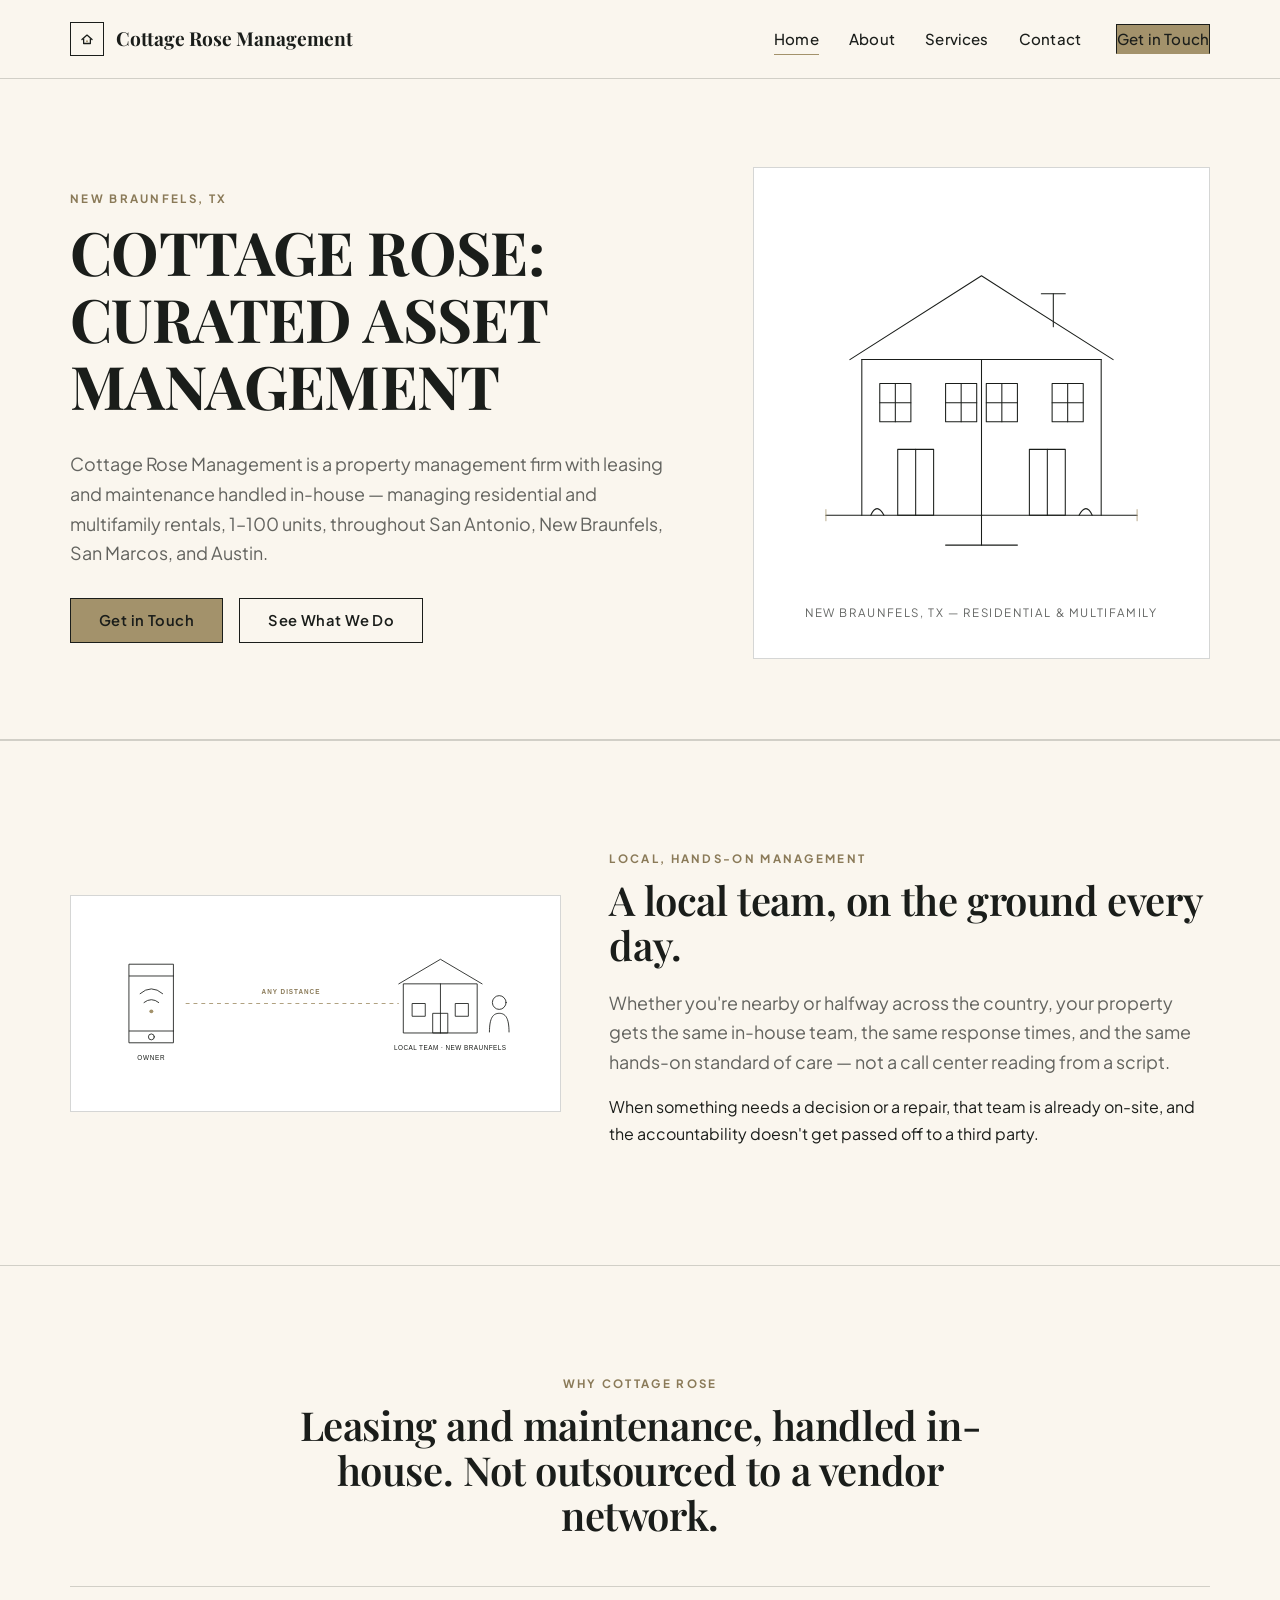
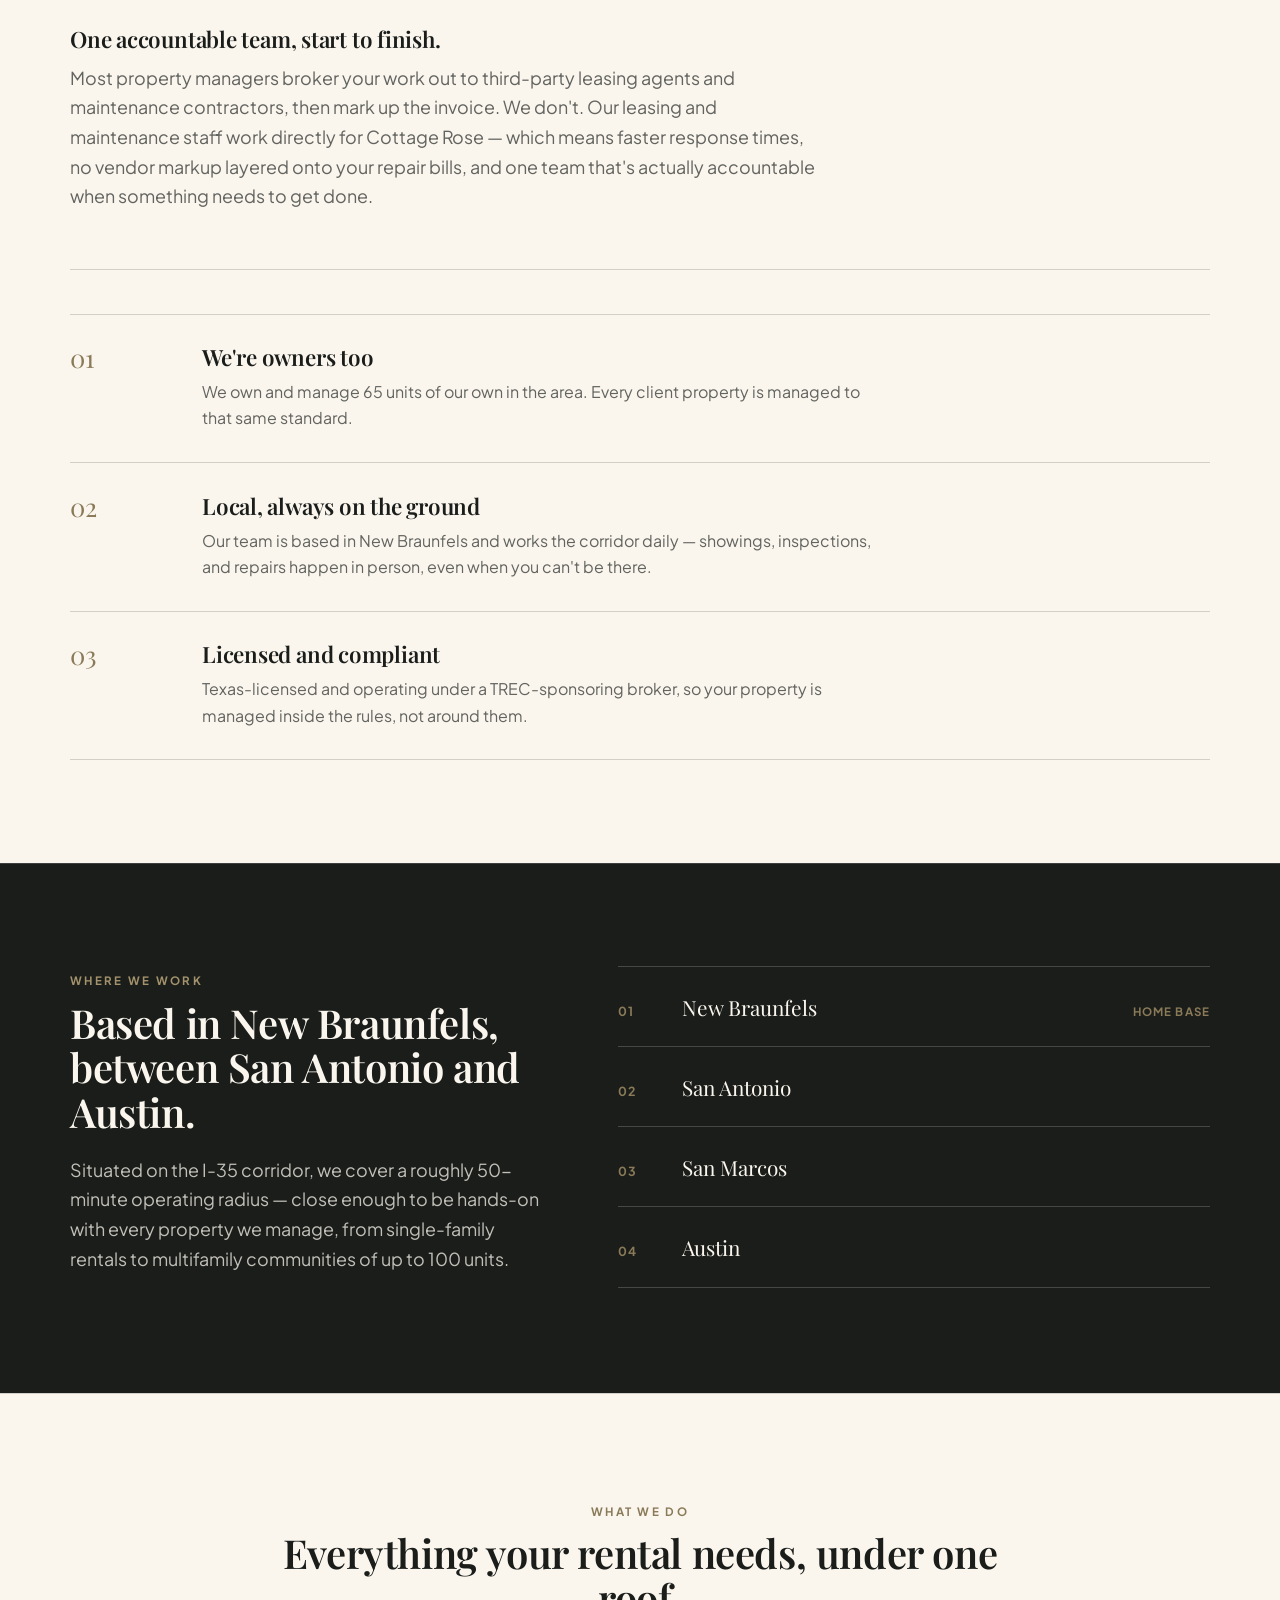
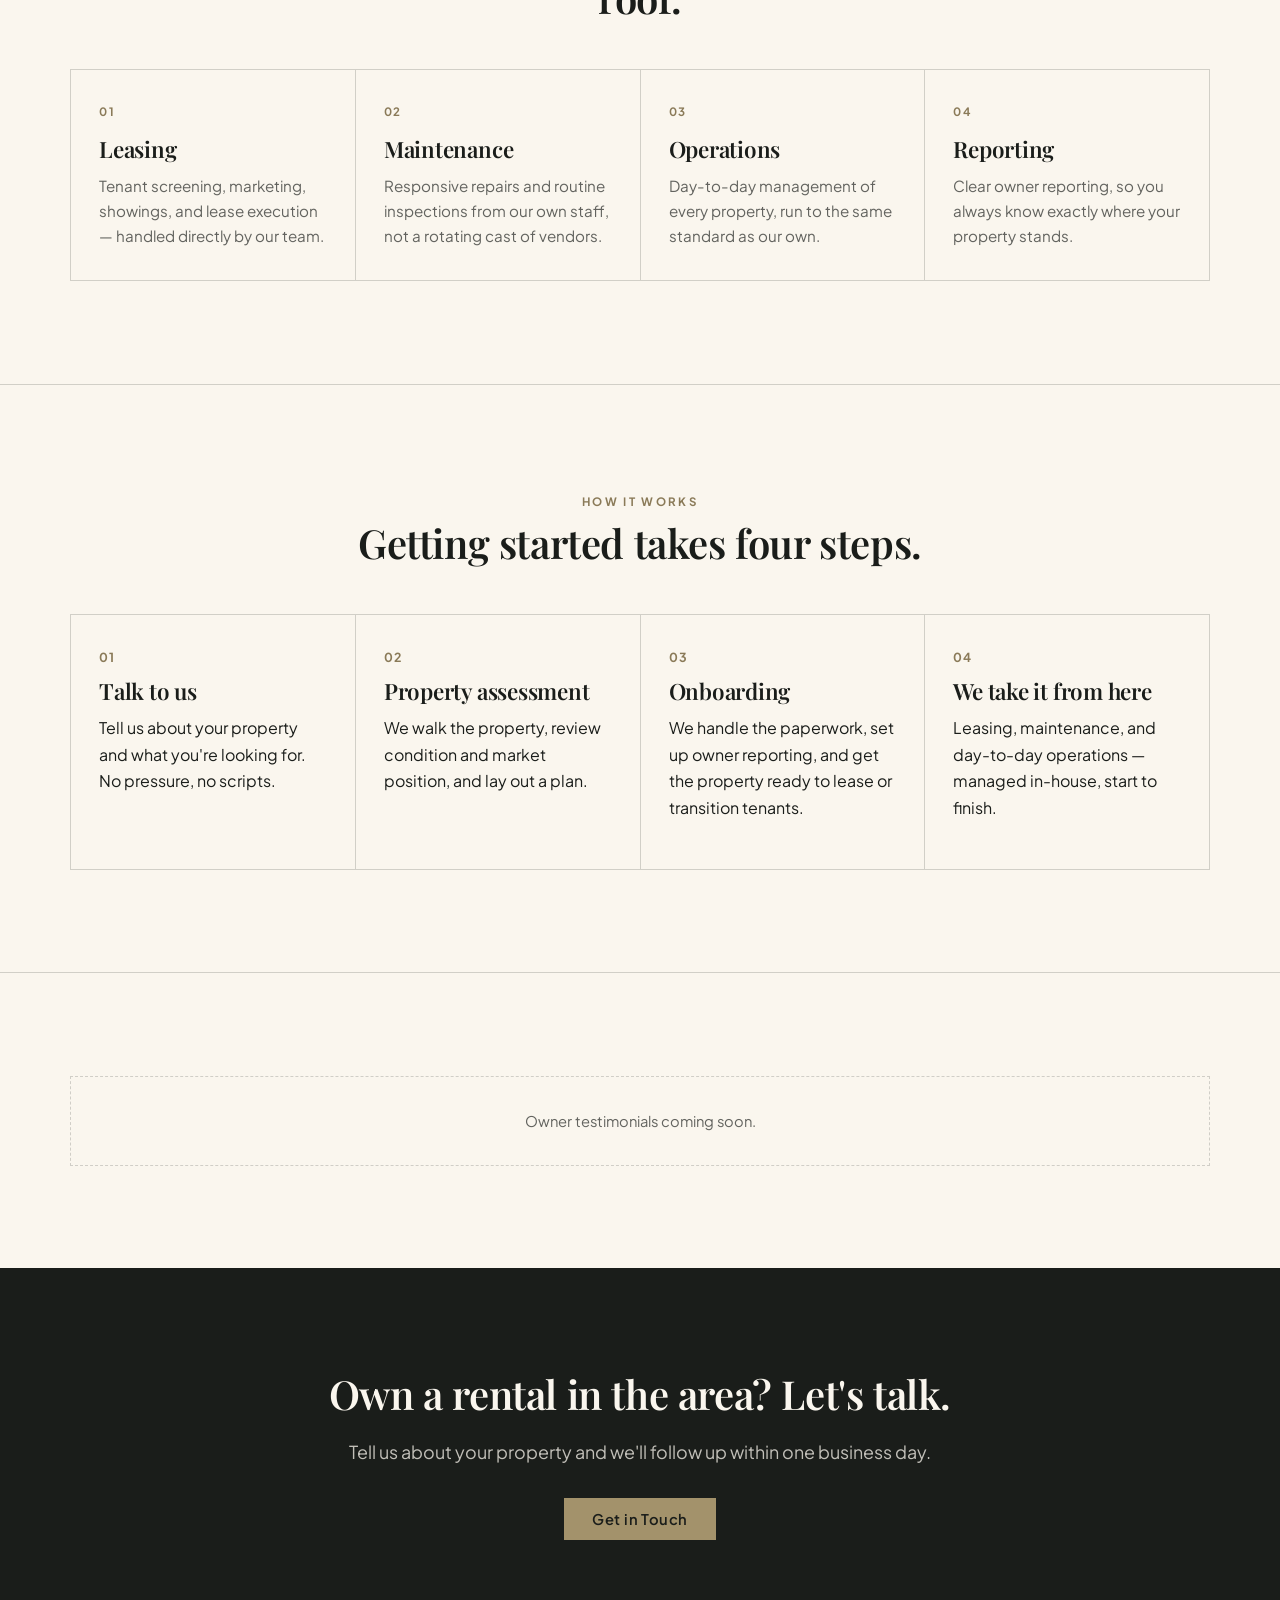
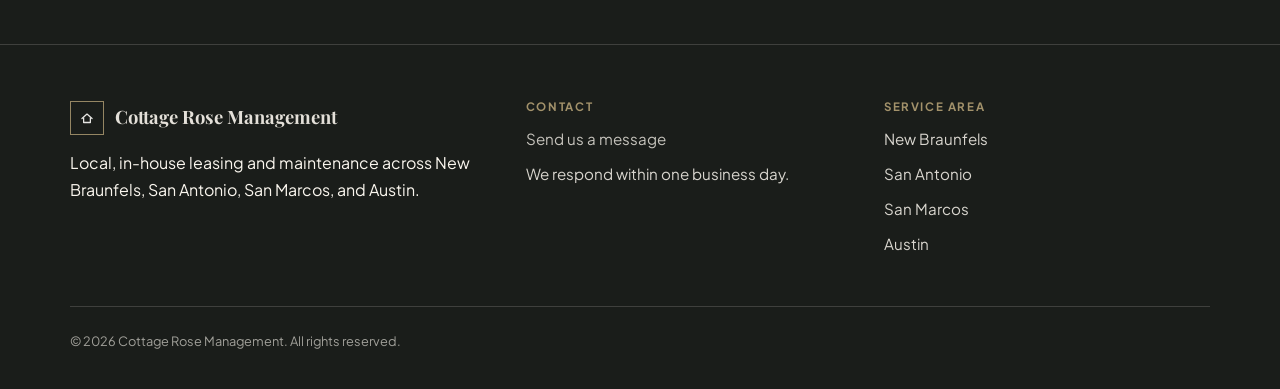
==== commit f90540fb: "Remove TREC broker disclosure placeholder from footer" ====
--- a/index.html
+++ b/index.html
@@ -302,7 +302,6 @@
         </div>
       </div>
       <div class="footer-bottom">
-        <p class="trec-note"><span class="todo">TODO: BROKER NAME/LICENSE #</span> &mdash; Licensed Texas Real Estate Broker &mdash; TREC #XXXXXX. Cottage Rose Management operates under a TREC-sponsoring broker.</p>
         <p>&copy; 2026 Cottage Rose Management. All rights reserved.</p>
       </div>
     </div>
--- a/styles.css
+++ b/styles.css
@@ -790,12 +790,6 @@
   gap: 0.5rem 1.5rem;
   justify-content: space-between;
 }
-.footer-bottom .trec-note { max-width: 640px; }
-.footer-bottom .todo {
-  color: var(--olive);
-  font-weight: 600;
-}
-
 /* ---------- misc page bits ---------- */
 .page-hero {
   padding: clamp(3.5rem, 8vw, 5.5rem) 0 2.5rem;
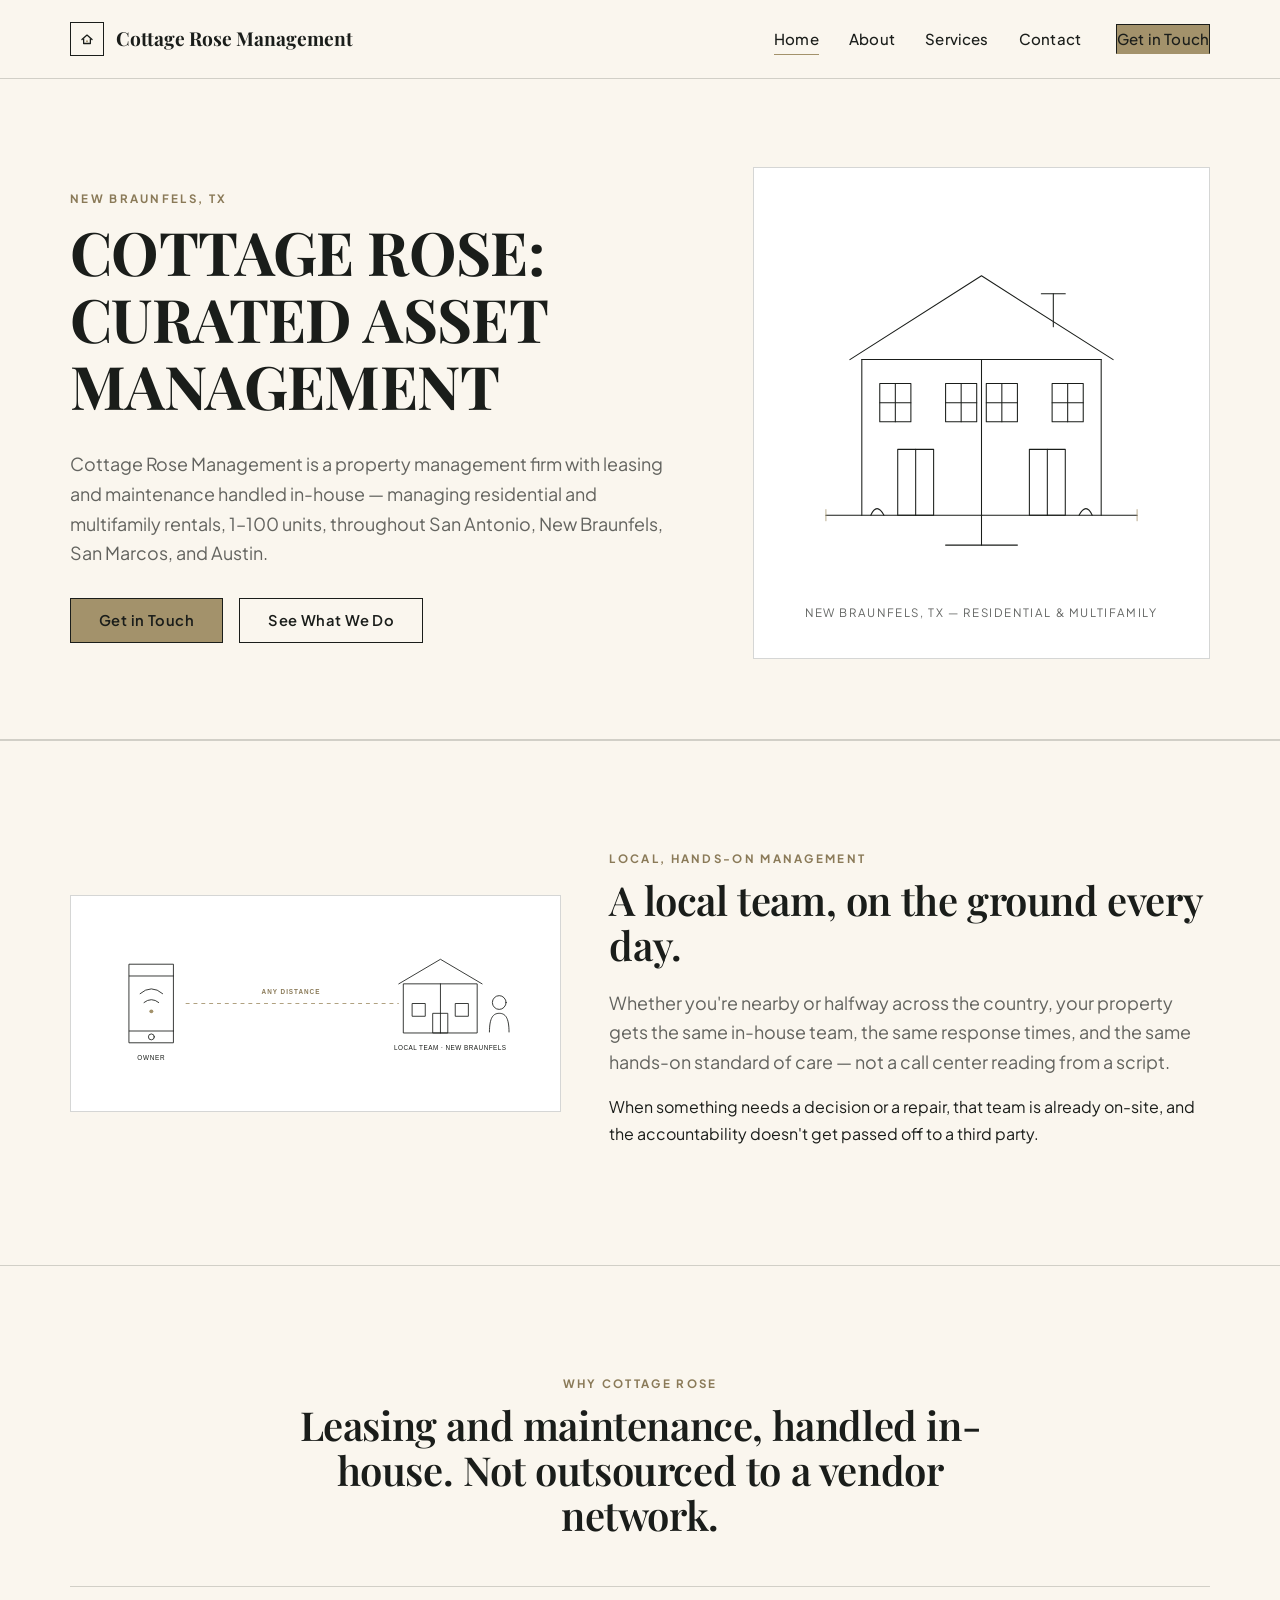
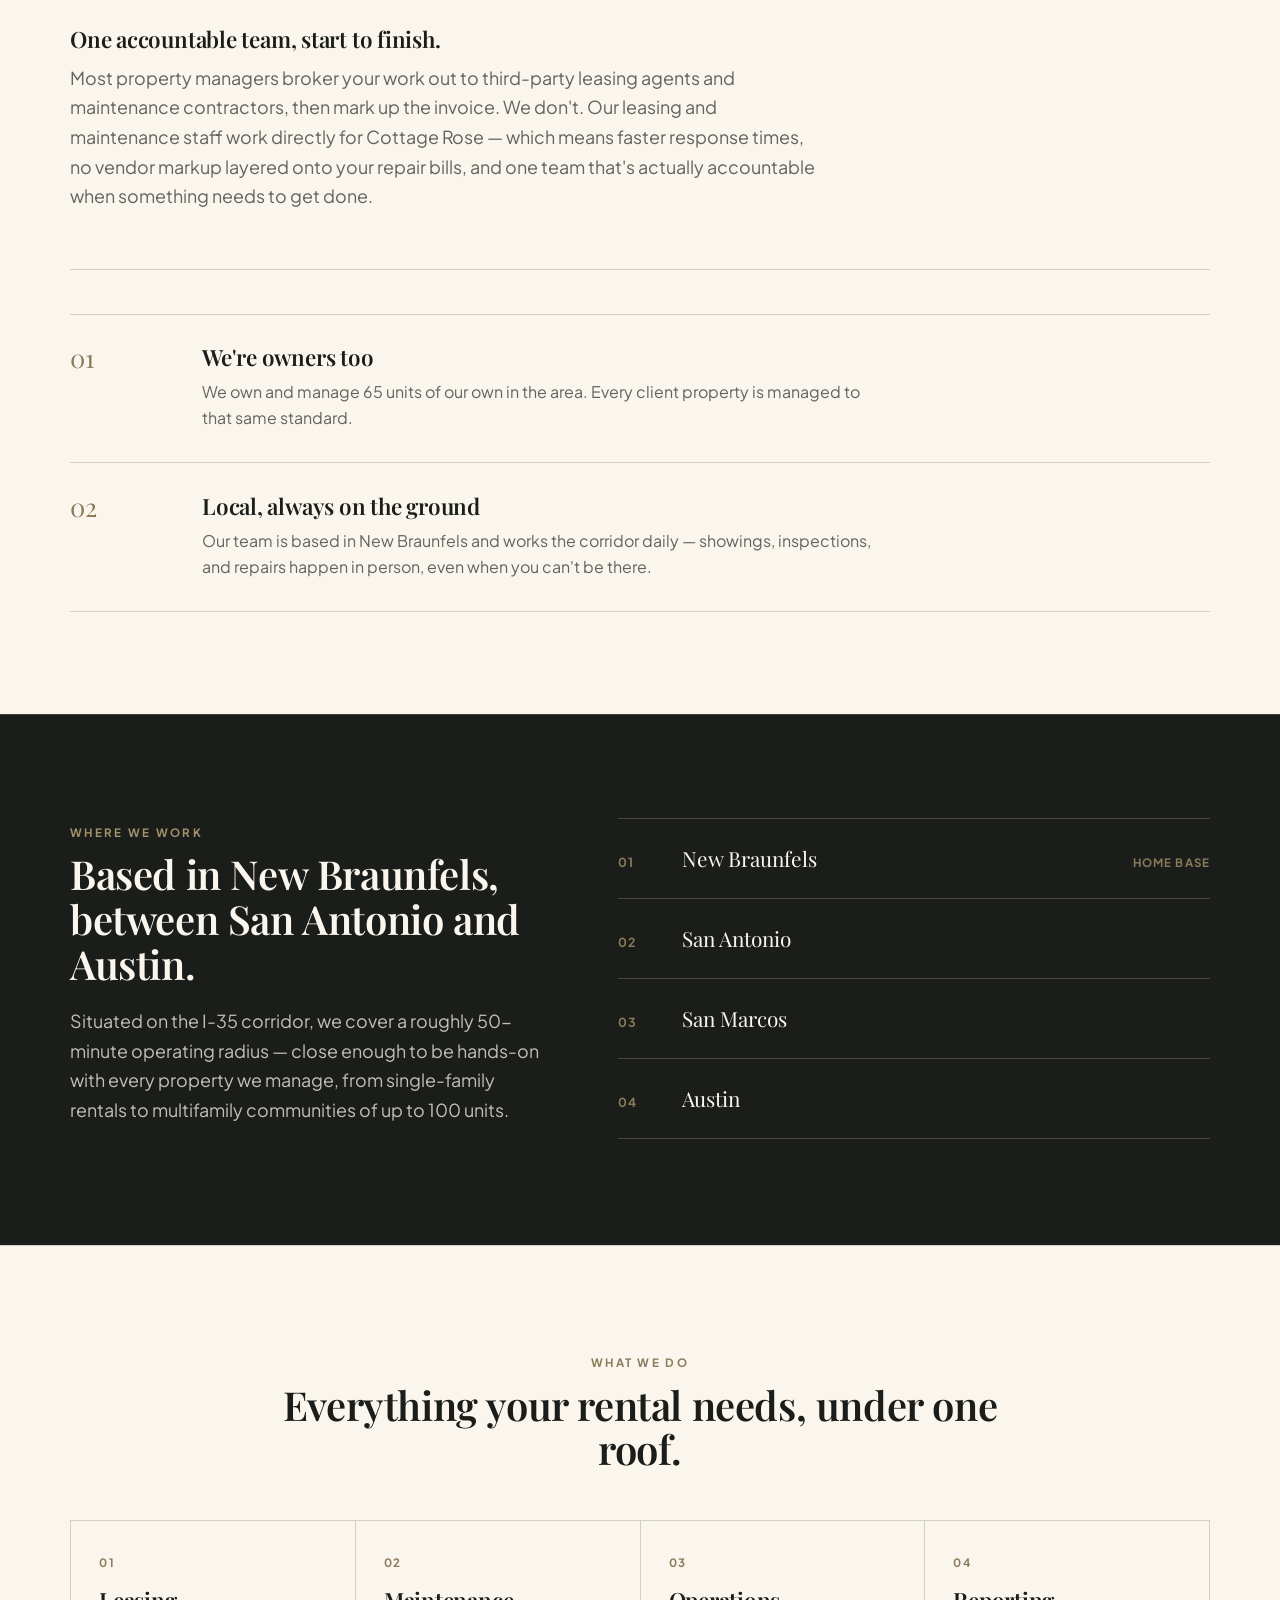
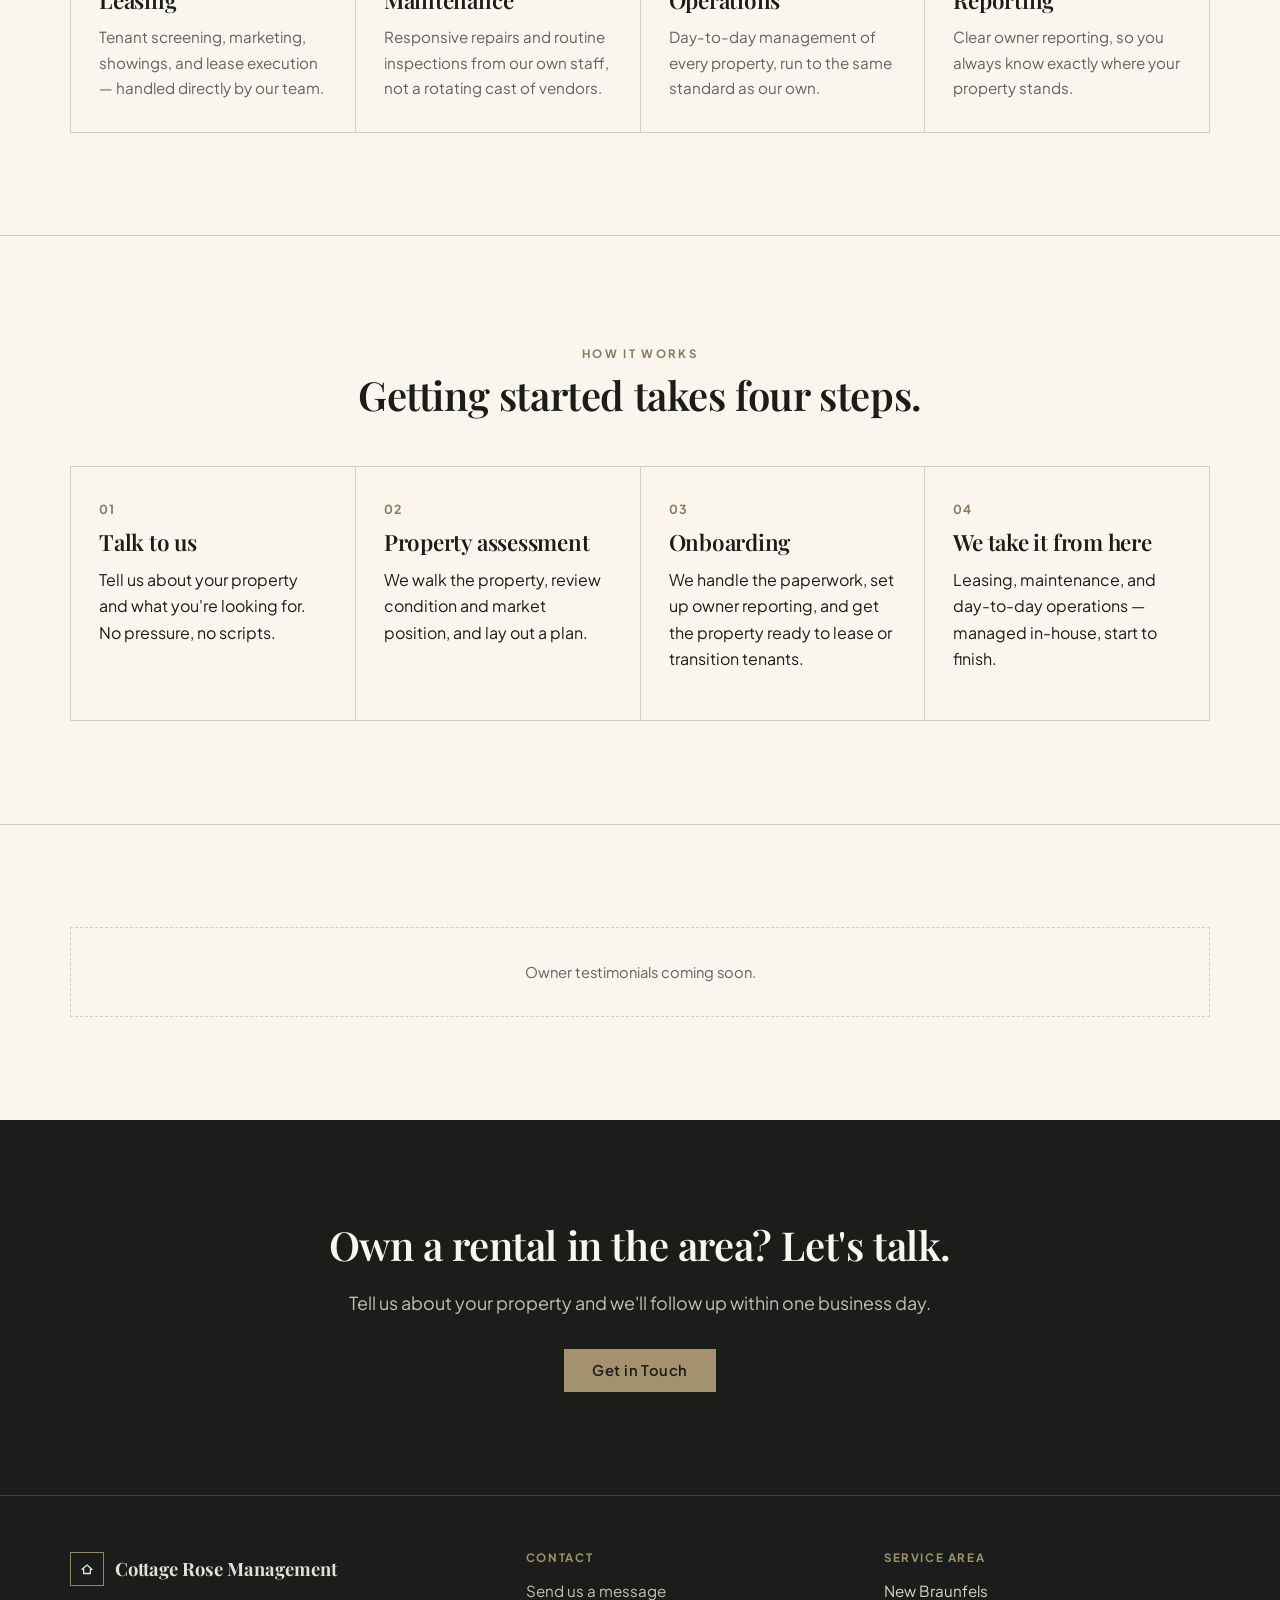
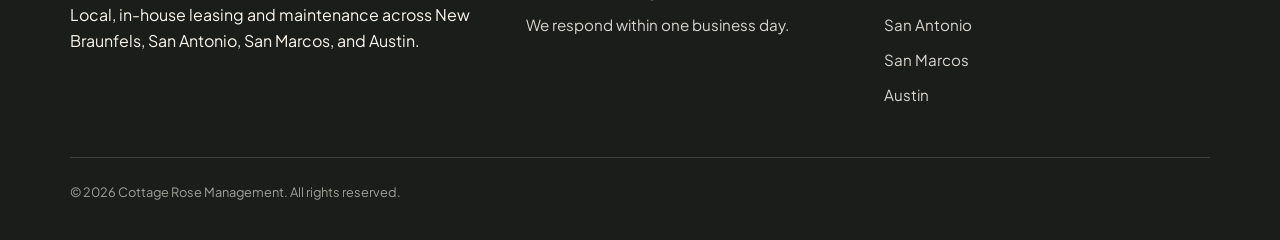
==== commit 096d650f: "Remove TREC-sponsoring-broker claim pending finalized sponsorship" ====
--- a/index.html
+++ b/index.html
@@ -117,13 +117,6 @@
             <div>
               <h3>Local, always on the ground</h3>
               <p>Our team is based in New Braunfels and works the corridor daily &mdash; showings, inspections, and repairs happen in person, even when you can't be there.</p>
-            </div>
-          </div>
-          <div class="reason-row">
-            <span class="reason-number">03</span>
-            <div>
-              <h3>Licensed and compliant</h3>
-              <p>Texas-licensed and operating under a TREC-sponsoring broker, so your property is managed inside the rules, not around them.</p>
             </div>
           </div>
         </div>
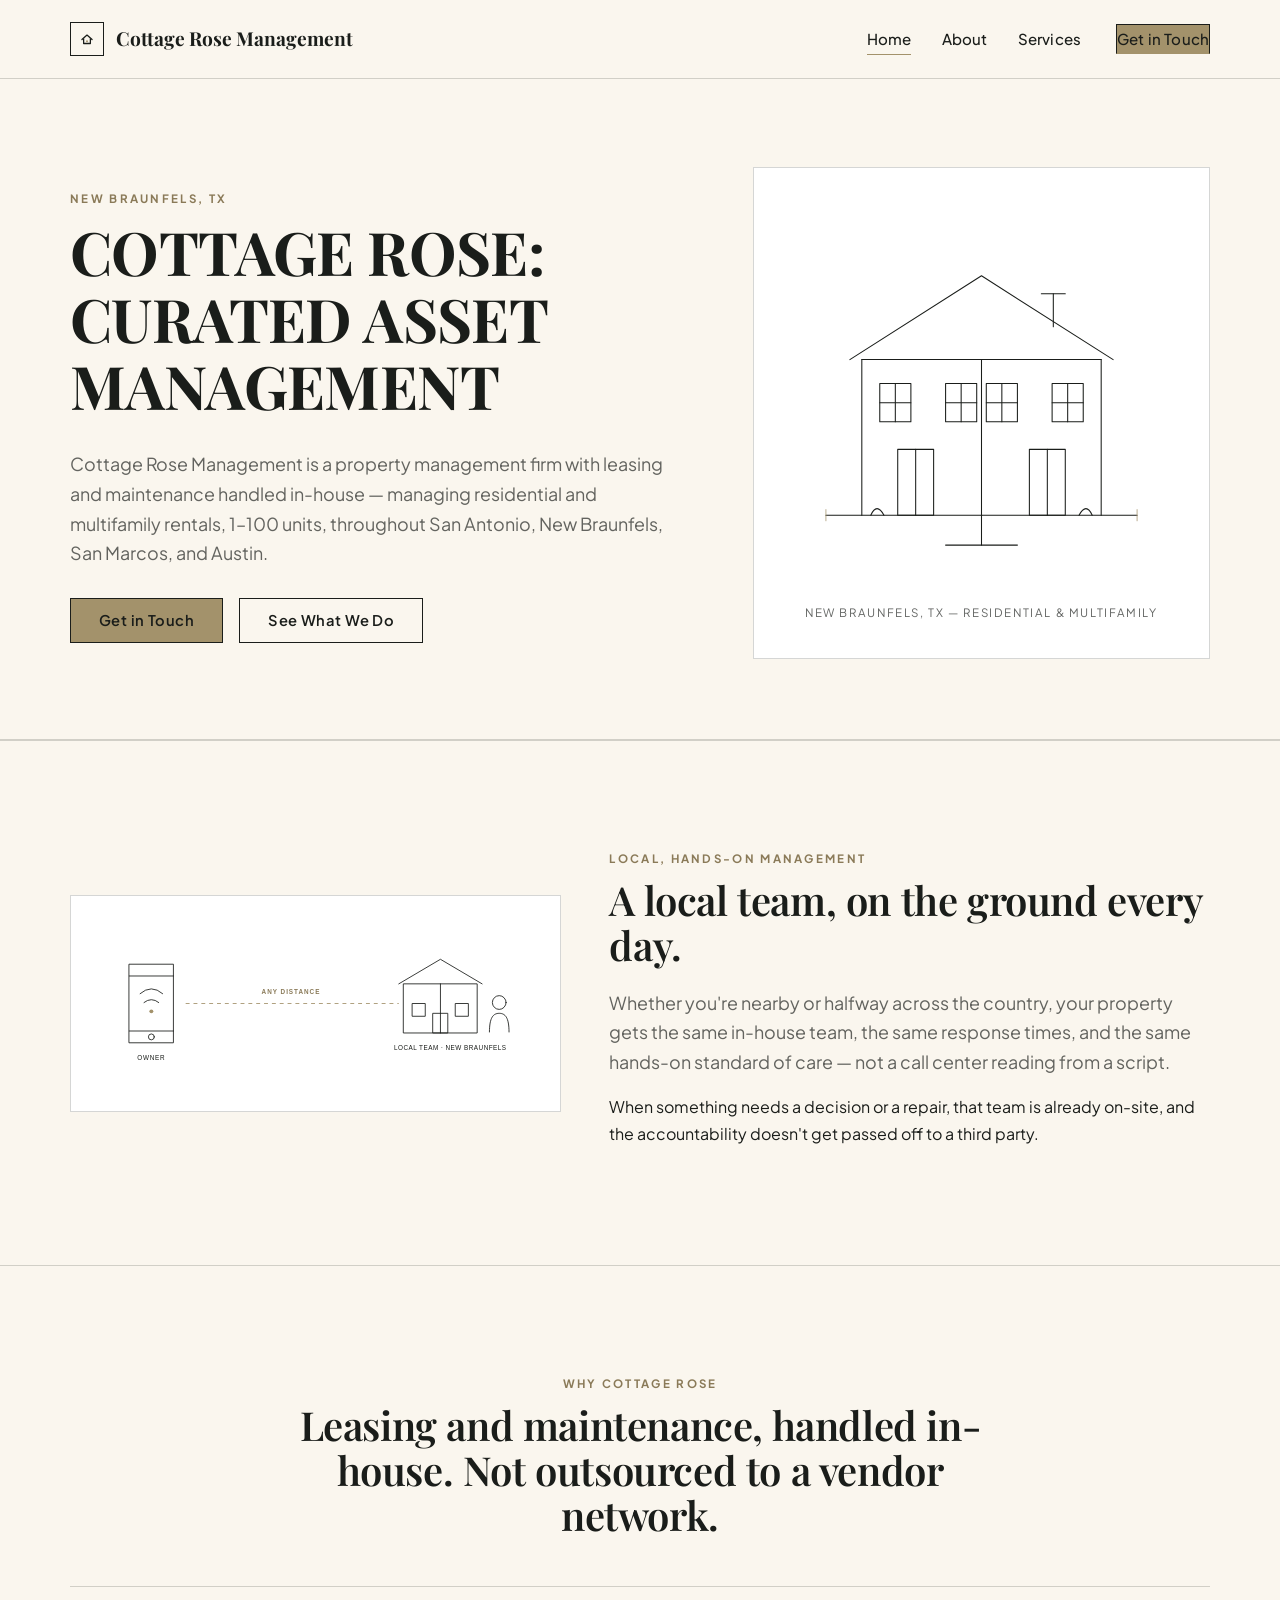
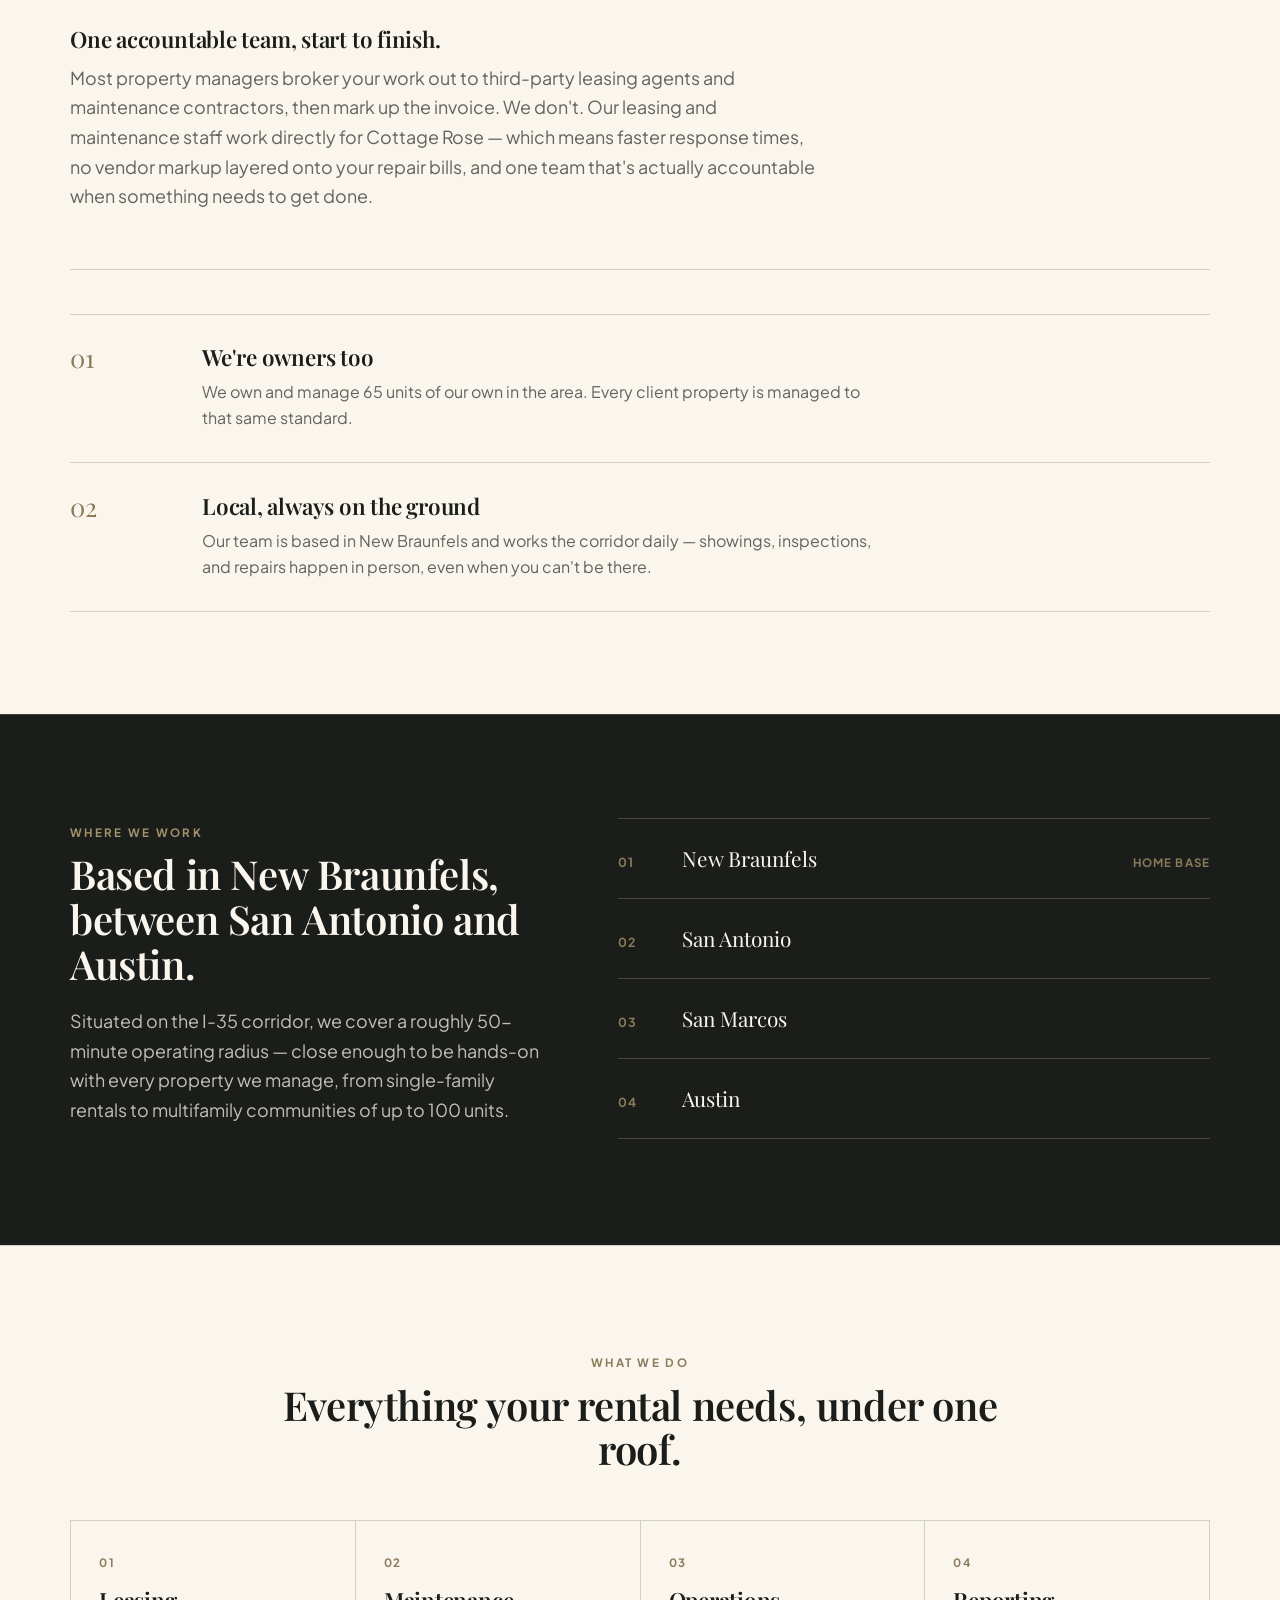
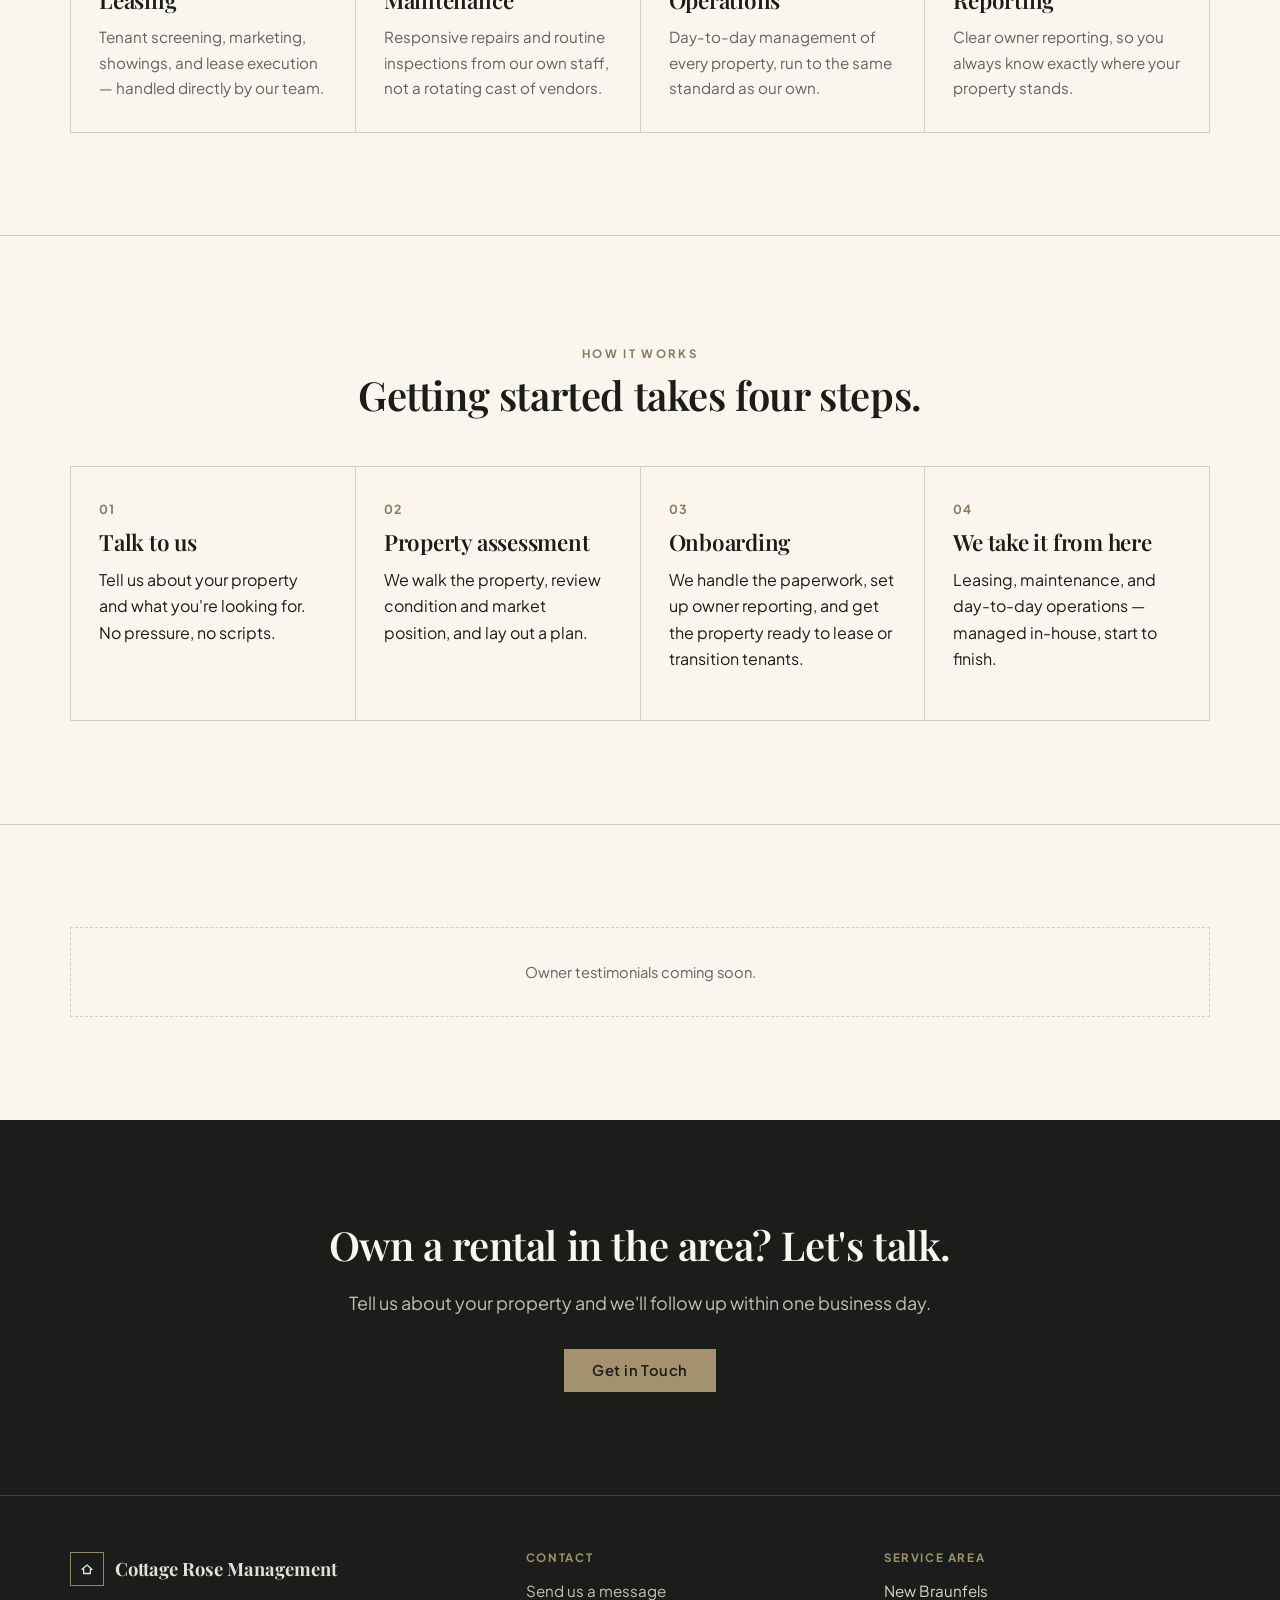
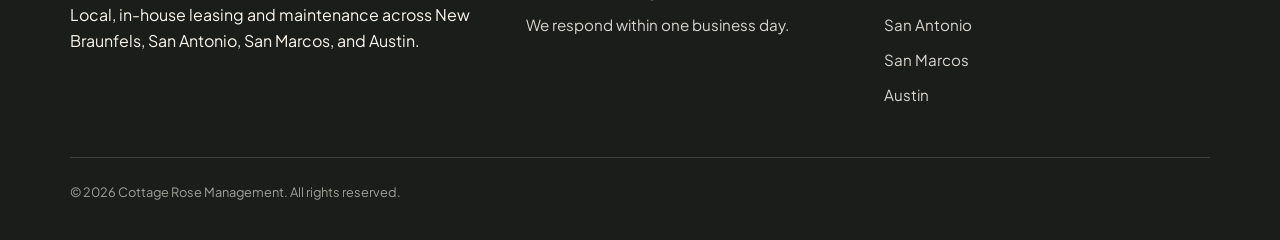
==== commit 80c875f8: "Remove redundant Contact nav link (Get in Touch button already covers it)" ====
--- a/index.html
+++ b/index.html
@@ -42,7 +42,6 @@
           <li><a href="index.html" aria-current="page">Home</a></li>
           <li><a href="about.html">About</a></li>
           <li><a href="services.html">Services</a></li>
-          <li><a href="contact.html">Contact</a></li>
         </ul>
         <a href="contact.html" class="btn btn-primary">Get in Touch</a>
       </nav>
